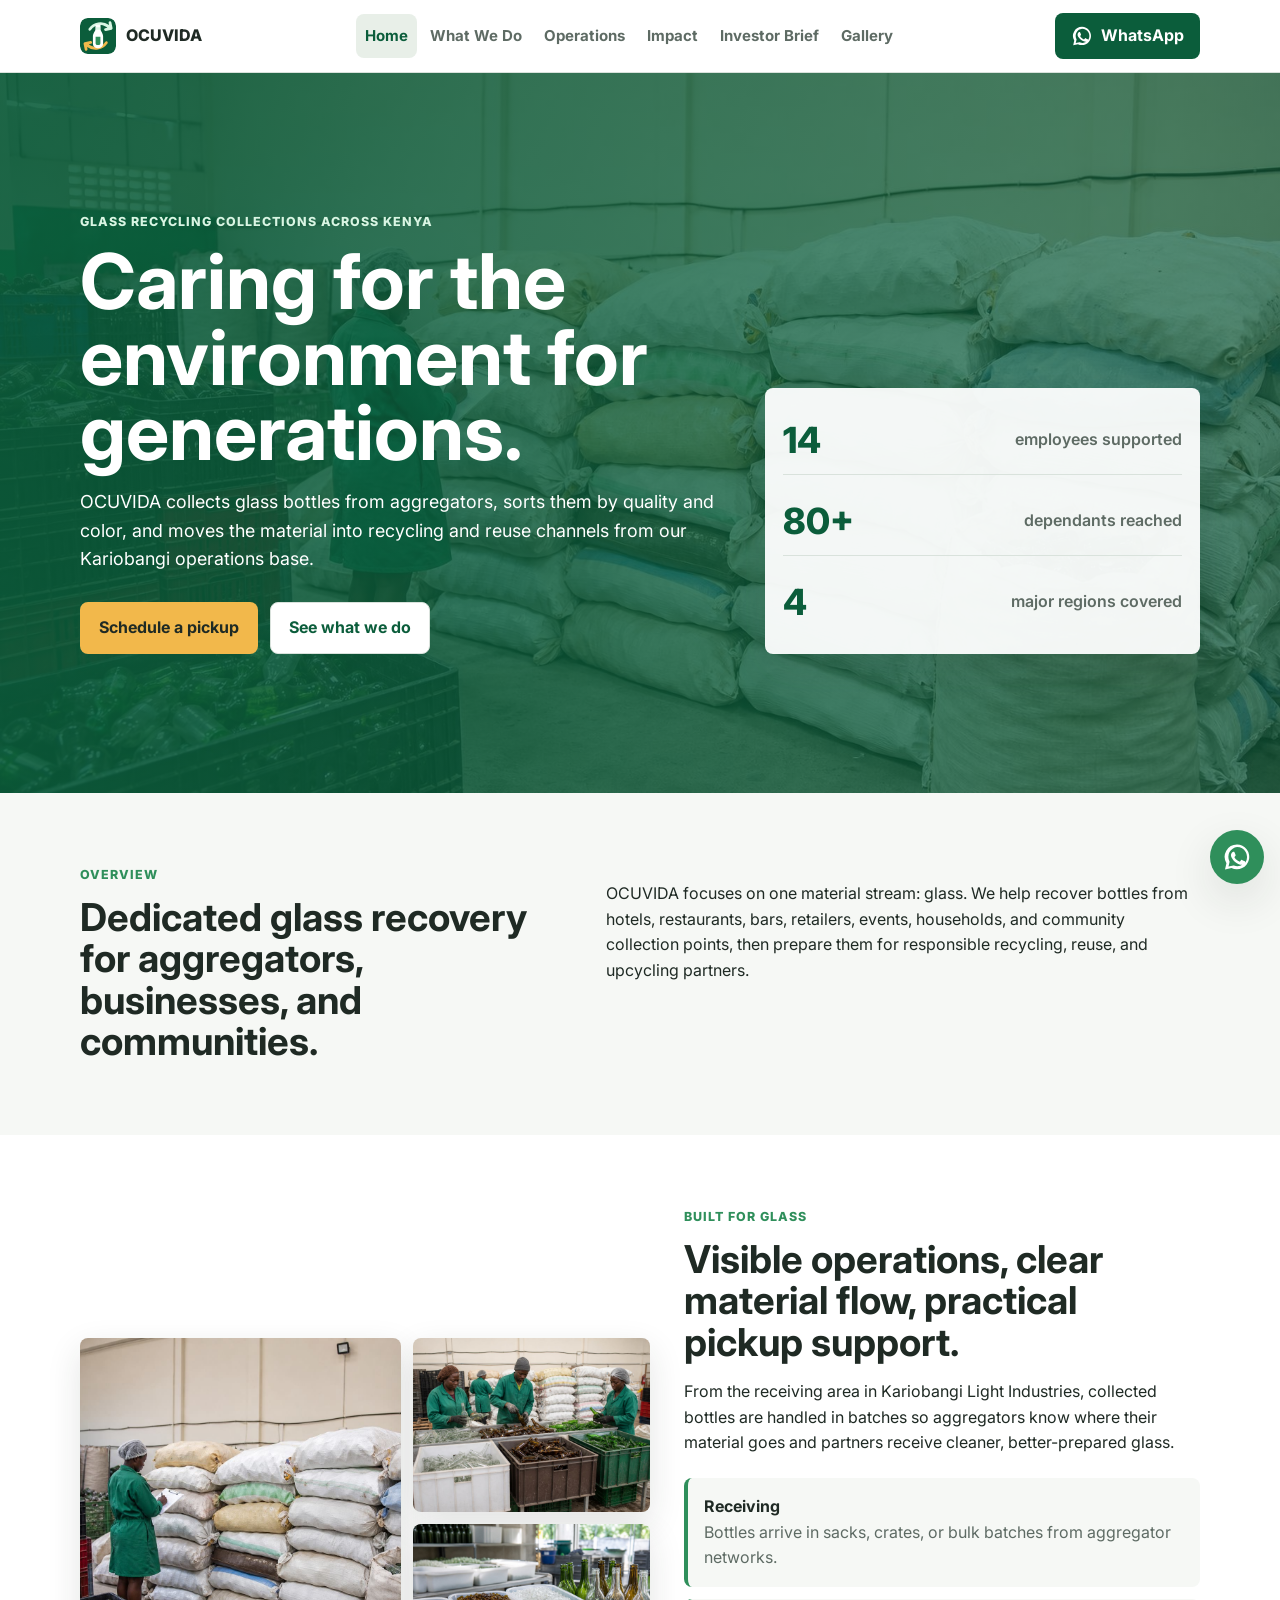
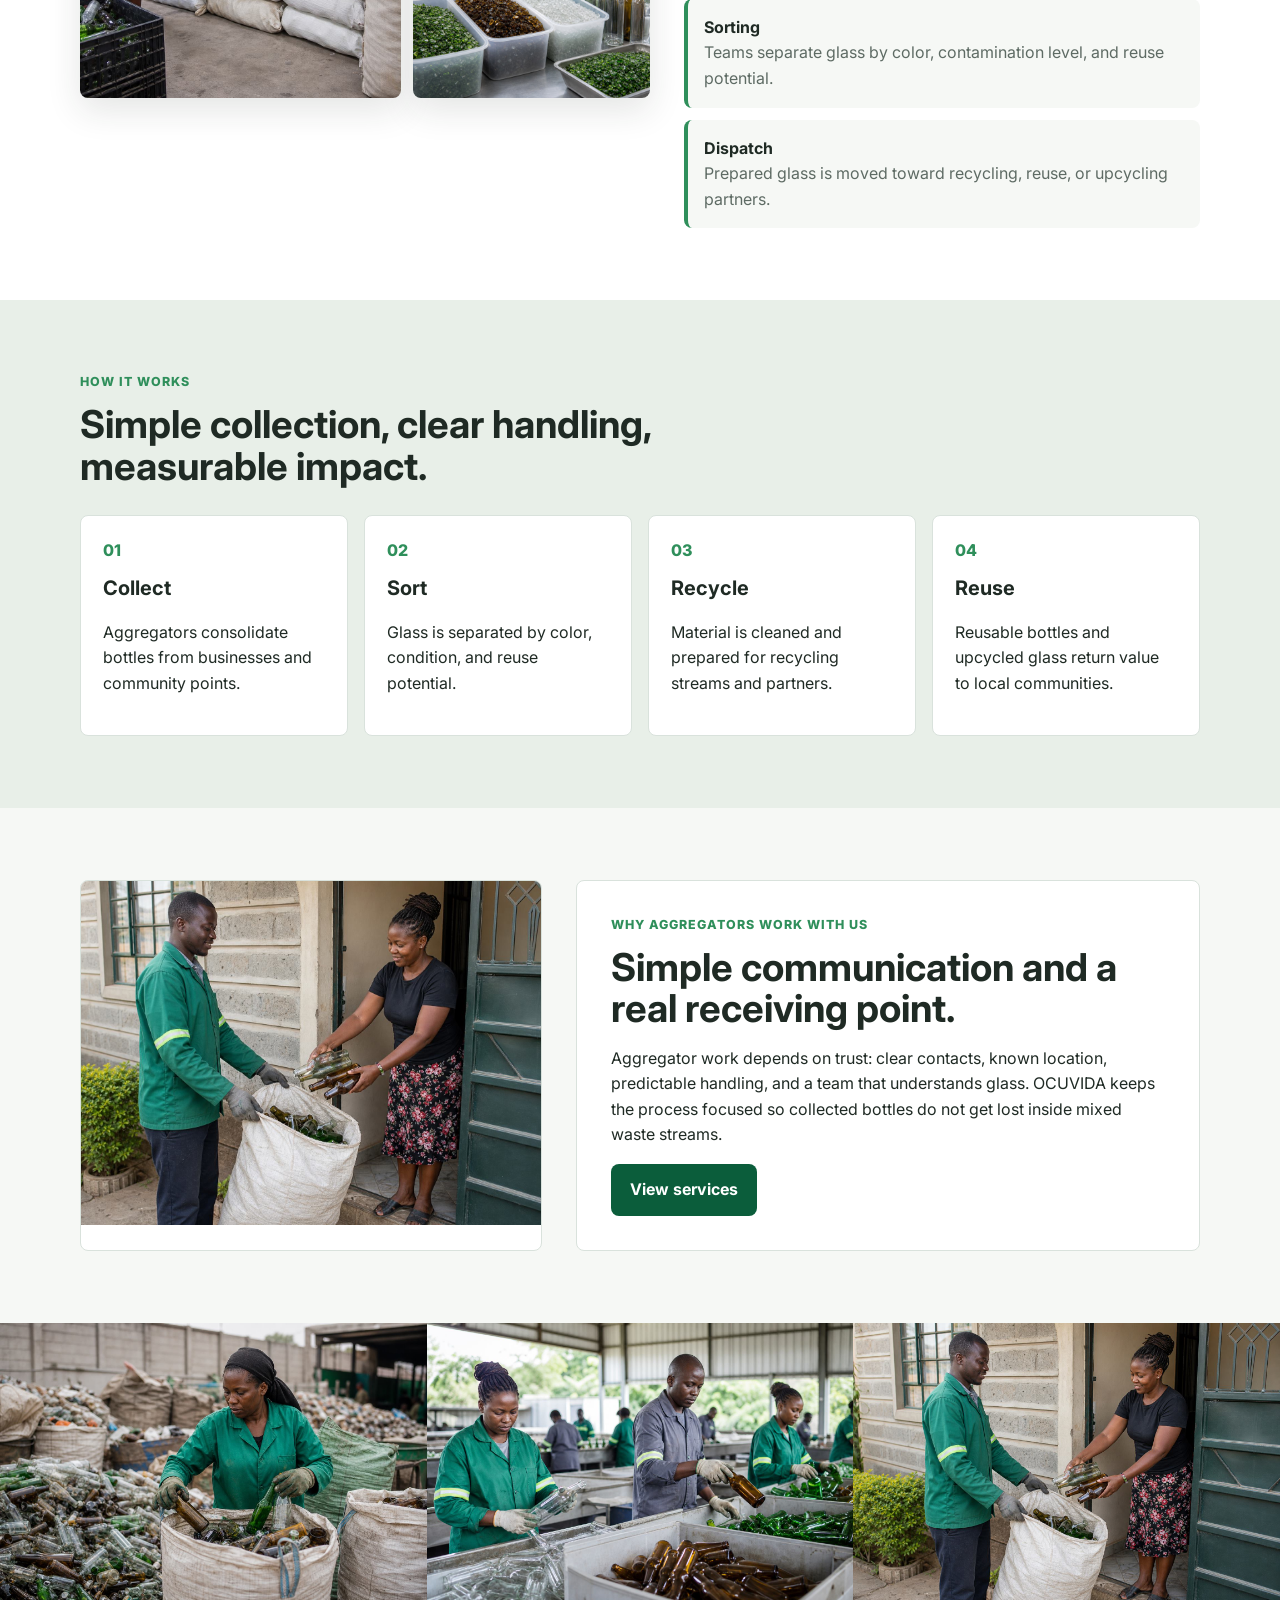
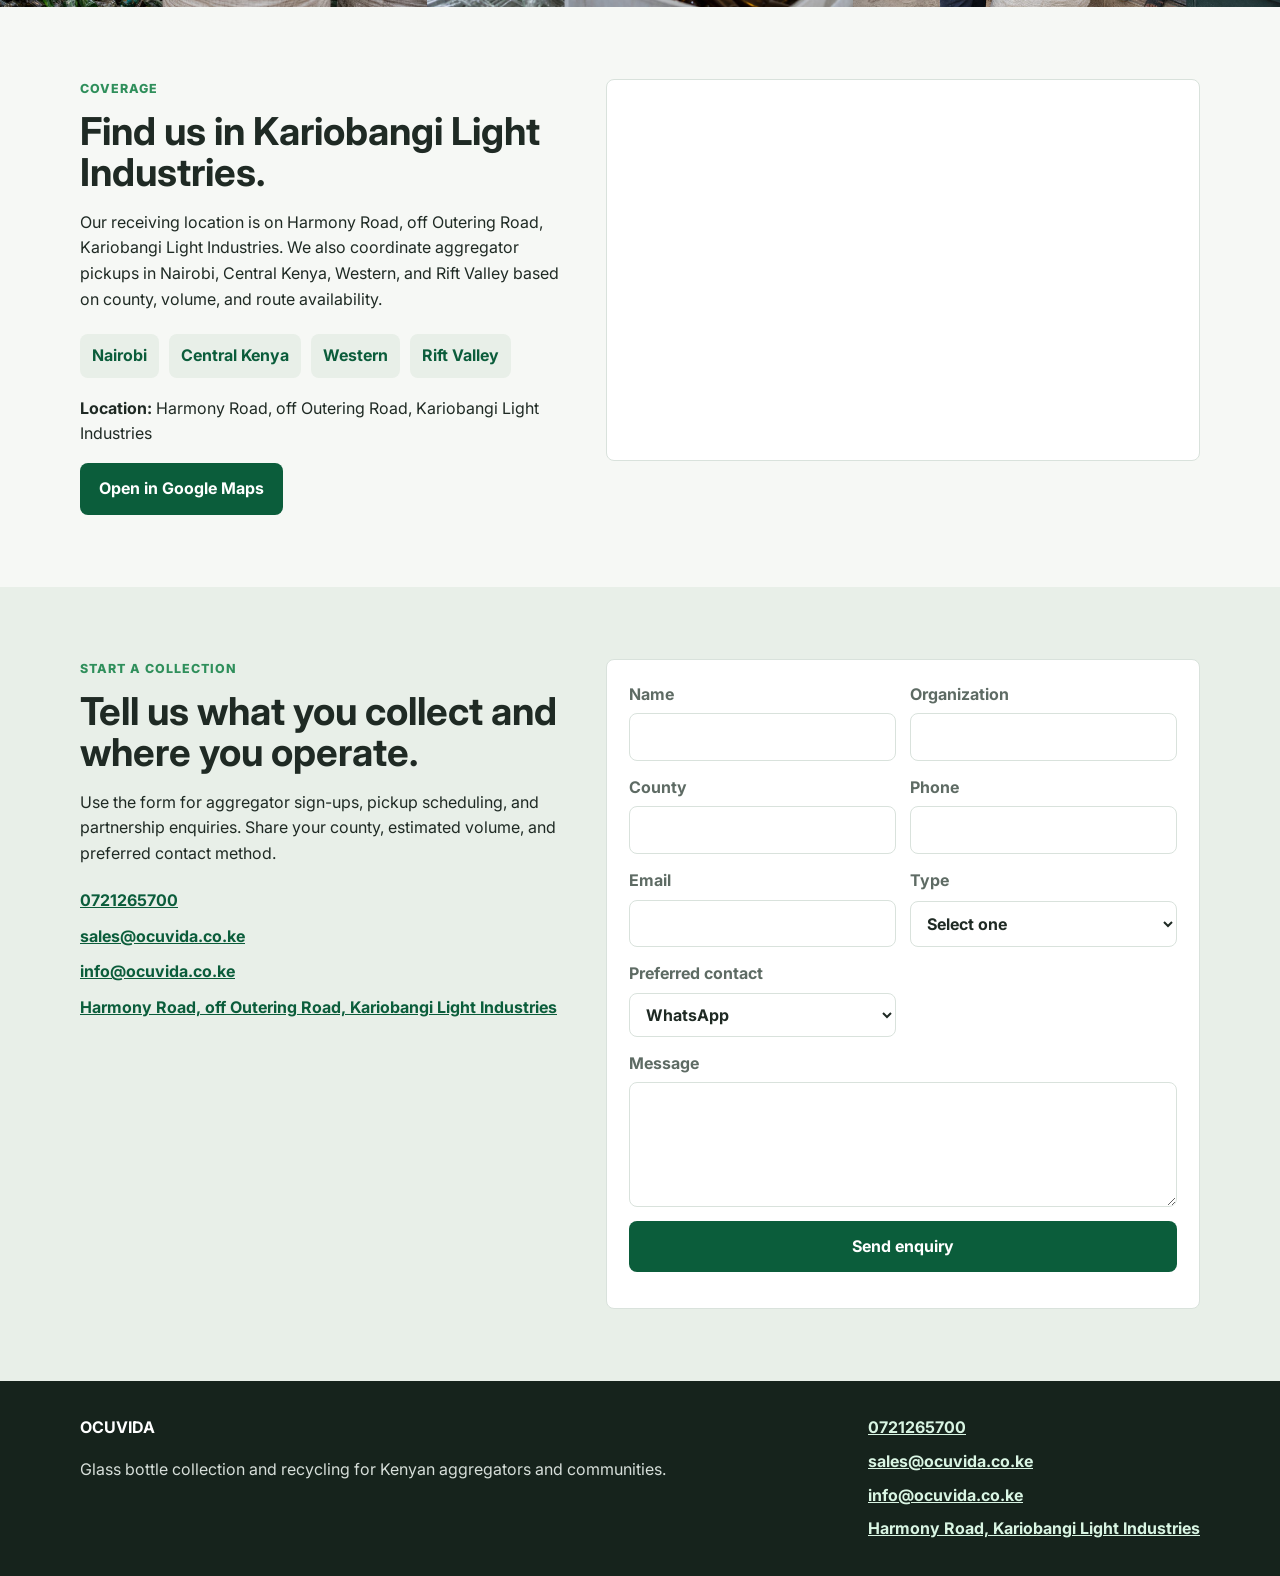
==== index.html @ bf5cc993 "Initial OCUVIDA website" ====
<!doctype html>
<html lang="en">
<head>
  <meta charset="utf-8">
  <meta name="viewport" content="width=device-width, initial-scale=1">
  <title>OCUVIDA | Glass Bottle Recycling in Kenya</title>
  <meta name="description" content="OCUVIDA collects, sorts, and recycles glass bottles from aggregators across Nairobi, Central Kenya, Western, and Rift Valley regions.">
  <link rel="preconnect" href="https://fonts.googleapis.com">
  <link rel="preconnect" href="https://fonts.gstatic.com" crossorigin>
  <link href="https://fonts.googleapis.com/css2?family=Inter:wght@400;500;600;700;800&display=swap" rel="stylesheet">
  <link rel="stylesheet" href="assets/styles.css">
</head>
<body>
  <a class="skip-link" href="#main">Skip to content</a>
  <header class="site-header">
    <nav class="nav container" aria-label="Primary navigation">
      <a class="brand" href="index.html" aria-label="OCUVIDA home">
        <img class="brand-mark" src="assets/logo.svg" alt="" width="42" height="42">
        <span>OCUVIDA</span>
      </a>
      <button class="nav-toggle" type="button" aria-expanded="false" aria-controls="nav-links">Menu</button>
      <div class="nav-links" id="nav-links">
        <a href="index.html" aria-current="page">Home</a>
        <a href="what-we-do.html">What We Do</a>
        <a href="operations.html">Operations</a>
        <a href="impact.html">Impact</a>
        <a href="investor-brief.html">Investor Brief</a>
        <a href="gallery.html">Gallery</a>
      </div>
      <a class="nav-cta whatsapp-button" href="https://wa.me/254721265700" aria-label="Contact OCUVIDA on WhatsApp">
        <svg class="whatsapp-icon" aria-hidden="true" viewBox="0 0 24 24"><path d="M12.04 2a9.87 9.87 0 0 0-8.48 14.94L2.4 22l5.18-1.11A9.93 9.93 0 1 0 12.04 2Zm0 2a7.93 7.93 0 0 1 6.78 12.04 7.9 7.9 0 0 1-9.3 2.83l-.34-.15-3.98.85.89-3.86-.18-.36A7.89 7.89 0 0 1 12.04 4Zm-3.2 3.95c-.18 0-.47.07-.72.35-.25.27-.95.93-.95 2.26s.98 2.62 1.12 2.8c.14.18 1.9 3.05 4.74 4.15 2.36.92 2.84.74 3.35.69.51-.05 1.65-.67 1.88-1.32.23-.65.23-1.2.16-1.32-.07-.11-.25-.18-.53-.32-.28-.14-1.65-.81-1.9-.9-.26-.1-.44-.14-.63.14-.18.27-.72.9-.88 1.08-.16.18-.32.2-.6.07-.28-.14-1.18-.43-2.25-1.38-.83-.74-1.39-1.66-1.55-1.94-.16-.28-.02-.43.12-.57.13-.12.28-.32.42-.48.14-.16.18-.28.28-.46.09-.18.05-.35-.02-.49-.07-.14-.62-1.53-.87-2.08-.23-.54-.47-.46-.65-.47h-.54Z"/></svg>
        <span>WhatsApp</span>
      </a>
    </nav>
  </header>

  <main id="main">
    <section class="hero">
      <div class="container hero-grid">
        <div class="hero-copy">
          <p class="eyebrow">Glass recycling collections across Kenya</p>
          <h1>Caring for the environment for generations.</h1>
          <p class="hero-lede">OCUVIDA collects glass bottles from aggregators, sorts them by quality and color, and moves the material into recycling and reuse channels from our Kariobangi operations base.</p>
          <div class="hero-actions">
            <a class="button primary" href="#contact">Schedule a pickup</a>
            <a class="button secondary" href="what-we-do.html">See what we do</a>
          </div>
        </div>
        <div class="hero-panel" aria-label="OCUVIDA impact snapshot">
          <div>
            <span class="metric">14</span>
            <span class="metric-label">employees supported</span>
          </div>
          <div>
            <span class="metric">80+</span>
            <span class="metric-label">dependants reached</span>
          </div>
          <div>
            <span class="metric">4</span>
            <span class="metric-label">major regions covered</span>
          </div>
        </div>
      </div>
    </section>

    <section class="section">
      <div class="container split">
        <div>
          <p class="eyebrow">Overview</p>
          <h2>Dedicated glass recovery for aggregators, businesses, and communities.</h2>
        </div>
        <p>OCUVIDA focuses on one material stream: glass. We help recover bottles from hotels, restaurants, bars, retailers, events, households, and community collection points, then prepare them for responsible recycling, reuse, and upcycling partners.</p>
      </div>
    </section>

    <section class="section photo-proof">
      <div class="container proof-grid">
        <div class="photo-stack" aria-label="OCUVIDA operations photos">
          <img class="photo-large" src="assets/images/receiving-area.jpg" alt="Stacked sacks of collected glass bottles at an OCUVIDA receiving area" loading="lazy" width="1280" height="853">
          <img src="assets/images/sorting-line.jpg" alt="Workers sorting glass bottles by color for recycling" loading="lazy" width="1280" height="853">
          <img src="assets/images/recycled-glass-results.jpg" alt="Prepared recycled glass and cleaned bottles ready for processing" loading="lazy" width="1280" height="853">
        </div>
        <div class="proof-copy">
          <p class="eyebrow">Built for glass</p>
          <h2>Visible operations, clear material flow, practical pickup support.</h2>
          <p>From the receiving area in Kariobangi Light Industries, collected bottles are handled in batches so aggregators know where their material goes and partners receive cleaner, better-prepared glass.</p>
          <div class="proof-list">
            <div><strong>Receiving</strong><span>Bottles arrive in sacks, crates, or bulk batches from aggregator networks.</span></div>
            <div><strong>Sorting</strong><span>Teams separate glass by color, contamination level, and reuse potential.</span></div>
            <div><strong>Dispatch</strong><span>Prepared glass is moved toward recycling, reuse, or upcycling partners.</span></div>
          </div>
        </div>
      </div>
    </section>

    <section class="section muted">
      <div class="container">
        <div class="section-head">
          <p class="eyebrow">How it works</p>
          <h2>Simple collection, clear handling, measurable impact.</h2>
        </div>
        <div class="process-grid">
          <article class="process-card">
            <span class="step-number">01</span>
            <h3>Collect</h3>
            <p>Aggregators consolidate bottles from businesses and community points.</p>
          </article>
          <article class="process-card">
            <span class="step-number">02</span>
            <h3>Sort</h3>
            <p>Glass is separated by color, condition, and reuse potential.</p>
          </article>
          <article class="process-card">
            <span class="step-number">03</span>
            <h3>Recycle</h3>
            <p>Material is cleaned and prepared for recycling streams and partners.</p>
          </article>
          <article class="process-card">
            <span class="step-number">04</span>
            <h3>Reuse</h3>
            <p>Reusable bottles and upcycled glass return value to local communities.</p>
          </article>
        </div>
      </div>
    </section>

    <section class="section">
      <div class="container trust-grid">
        <article class="trust-card image-card">
          <img src="assets/images/doorstep-bottle-pickup.jpg" alt="Glass bottle collector receiving empty bottles from a house owner at the door" loading="lazy" width="1280" height="853">
        </article>
        <article class="trust-card">
          <p class="eyebrow">Why aggregators work with us</p>
          <h2>Simple communication and a real receiving point.</h2>
          <p>Aggregator work depends on trust: clear contacts, known location, predictable handling, and a team that understands glass. OCUVIDA keeps the process focused so collected bottles do not get lost inside mixed waste streams.</p>
          <a class="button primary" href="what-we-do.html">View services</a>
        </article>
      </div>
    </section>

    <section class="image-band" aria-label="Glass recycling operations preview">
      <img src="assets/images/dumpsite-glass-collector.jpg" alt="Woman collector packing recovered glass bottles into a sack" loading="lazy" width="1280" height="853">
      <img src="assets/images/sorting-operations.jpg" alt="Glass bottles being sorted in a recycling operation" loading="lazy" width="1280" height="853">
      <img src="assets/images/doorstep-bottle-pickup.jpg" alt="Doorstep glass bottle pickup from a household" loading="lazy" width="1280" height="853">
    </section>

    <section class="section">
      <div class="container coverage-grid">
        <div>
          <p class="eyebrow">Coverage</p>
          <h2>Find us in Kariobangi Light Industries.</h2>
          <p>Our receiving location is on Harmony Road, off Outering Road, Kariobangi Light Industries. We also coordinate aggregator pickups in Nairobi, Central Kenya, Western, and Rift Valley based on county, volume, and route availability.</p>
          <div class="tag-list" aria-label="Service regions">
            <span>Nairobi</span>
            <span>Central Kenya</span>
            <span>Western</span>
            <span>Rift Valley</span>
          </div>
          <p class="address"><strong>Location:</strong> Harmony Road, off Outering Road, Kariobangi Light Industries</p>
          <a class="button primary" href="https://maps.google.com/?q=-1.263820,36.880787">Open in Google Maps</a>
        </div>
        <div class="map-card">
          <iframe title="OCUVIDA location on Google Maps" src="https://maps.google.com/maps?q=-1.263820,36.880787&z=16&output=embed" loading="lazy" referrerpolicy="no-referrer-when-downgrade"></iframe>
        </div>
      </div>
    </section>

    <section class="section muted" id="contact">
      <div class="container contact-grid">
        <div>
          <p class="eyebrow">Start a collection</p>
          <h2>Tell us what you collect and where you operate.</h2>
          <p>Use the form for aggregator sign-ups, pickup scheduling, and partnership enquiries. Share your county, estimated volume, and preferred contact method.</p>
          <div class="contact-list">
            <a href="tel:0721265700">0721265700</a>
            <a href="mailto:sales@ocuvida.co.ke">sales@ocuvida.co.ke</a>
            <a href="mailto:info@ocuvida.co.ke">info@ocuvida.co.ke</a>
            <a href="https://maps.google.com/?q=-1.263820,36.880787">Harmony Road, off Outering Road, Kariobangi Light Industries</a>
          </div>
        </div>
        <form class="lead-form" data-lead-form>
          <label>Name <input name="name" autocomplete="name" required></label>
          <label>Organization <input name="organization" autocomplete="organization"></label>
          <label>County <input name="county" required></label>
          <label>Phone <input name="phone" inputmode="tel" autocomplete="tel" required></label>
          <label>Email <input name="email" type="email" autocomplete="email"></label>
          <label>Type
            <select name="type" required>
              <option value="">Select one</option>
              <option>Aggregator</option>
              <option>Partner</option>
              <option>Business</option>
              <option>Community group</option>
            </select>
          </label>
          <label>Preferred contact
            <select name="contact">
              <option>WhatsApp</option>
              <option>Email</option>
              <option>Phone</option>
            </select>
          </label>
          <label class="full">Message <textarea name="message" rows="4" required></textarea></label>
          <button class="button primary full" type="submit">Send enquiry</button>
          <p class="form-note" data-form-note aria-live="polite"></p>
        </form>
      </div>
    </section>
  </main>

  <a class="quick-whatsapp" href="https://wa.me/254721265700" aria-label="Contact OCUVIDA on WhatsApp">
    <svg class="whatsapp-icon" aria-hidden="true" viewBox="0 0 24 24"><path d="M12.04 2a9.87 9.87 0 0 0-8.48 14.94L2.4 22l5.18-1.11A9.93 9.93 0 1 0 12.04 2Zm0 2a7.93 7.93 0 0 1 6.78 12.04 7.9 7.9 0 0 1-9.3 2.83l-.34-.15-3.98.85.89-3.86-.18-.36A7.89 7.89 0 0 1 12.04 4Zm-3.2 3.95c-.18 0-.47.07-.72.35-.25.27-.95.93-.95 2.26s.98 2.62 1.12 2.8c.14.18 1.9 3.05 4.74 4.15 2.36.92 2.84.74 3.35.69.51-.05 1.65-.67 1.88-1.32.23-.65.23-1.2.16-1.32-.07-.11-.25-.18-.53-.32-.28-.14-1.65-.81-1.9-.9-.26-.1-.44-.14-.63.14-.18.27-.72.9-.88 1.08-.16.18-.32.2-.6.07-.28-.14-1.18-.43-2.25-1.38-.83-.74-1.39-1.66-1.55-1.94-.16-.28-.02-.43.12-.57.13-.12.28-.32.42-.48.14-.16.18-.28.28-.46.09-.18.05-.35-.02-.49-.07-.14-.62-1.53-.87-2.08-.23-.54-.47-.46-.65-.47h-.54Z"/></svg>
    <span class="sr-only">WhatsApp</span>
  </a>
  <footer class="site-footer">
    <div class="container footer-grid">
      <div>
        <strong>OCUVIDA</strong>
        <p>Glass bottle collection and recycling for Kenyan aggregators and communities.</p>
      </div>
      <div>
        <a href="tel:0721265700">0721265700</a>
        <a href="mailto:sales@ocuvida.co.ke">sales@ocuvida.co.ke</a>
        <a href="mailto:info@ocuvida.co.ke">info@ocuvida.co.ke</a>
        <a href="https://maps.google.com/?q=-1.263820,36.880787">Harmony Road, Kariobangi Light Industries</a>
      </div>
    </div>
  </footer>
  <script src="assets/main.js" defer></script>
</body>
</html>
---- assets/styles.css ----
:root {
  --color-primary: #0b5d3b;
  --color-secondary: #2f8f5b;
  --color-accent: #f2b84b;
  --color-bg: #f6f8f5;
  --color-surface: #ffffff;
  --color-muted: #e8efe8;
  --color-text: #1f2a24;
  --color-subtle: #5e6b64;
  --color-border: #d9e2dc;
  --shadow: 0 16px 45px rgba(31, 42, 36, 0.12);
  --radius: 8px;
}

* {
  box-sizing: border-box;
}

body {
  margin: 0;
  font-family: Inter, Arial, sans-serif;
  color: var(--color-text);
  background: var(--color-bg);
  line-height: 1.6;
}

img {
  max-width: 100%;
  display: block;
}

a {
  color: inherit;
}

.container {
  width: min(1120px, calc(100% - 32px));
  margin: 0 auto;
}

.narrow {
  max-width: 760px;
}

.skip-link {
  position: absolute;
  left: 16px;
  top: -48px;
  z-index: 20;
  background: var(--color-primary);
  color: #fff;
  padding: 10px 14px;
  border-radius: var(--radius);
}

.skip-link:focus {
  top: 16px;
}

.site-header {
  position: sticky;
  top: 0;
  z-index: 10;
  background: rgba(255, 255, 255, 0.94);
  border-bottom: 1px solid var(--color-border);
  backdrop-filter: blur(12px);
}

.nav {
  min-height: 72px;
  display: flex;
  align-items: center;
  justify-content: space-between;
  gap: 16px;
}

.brand {
  display: inline-flex;
  align-items: center;
  gap: 10px;
  text-decoration: none;
  font-weight: 800;
  letter-spacing: 0;
}

.brand-mark {
  width: 36px;
  height: 36px;
  border-radius: var(--radius);
  flex: 0 0 auto;
}

.nav-links {
  display: flex;
  align-items: center;
  gap: 4px;
}

.nav-links a,
.nav-cta,
.nav-toggle,
.button,
.filter-button {
  min-height: 44px;
  border-radius: var(--radius);
  font: inherit;
  font-weight: 700;
}

.nav-links a {
  padding: 10px 9px;
  color: var(--color-subtle);
  text-decoration: none;
  font-size: 0.94rem;
}

.nav-links a:hover,
.nav-links a:focus,
.nav-links a[aria-current="page"] {
  color: var(--color-primary);
  background: var(--color-muted);
}

.nav-cta {
  display: inline-flex;
  align-items: center;
  justify-content: center;
  gap: 8px;
  padding: 10px 16px;
  color: #fff;
  background: var(--color-primary);
  text-decoration: none;
}

.nav-toggle {
  display: none;
  padding: 10px 14px;
  border: 1px solid var(--color-border);
  background: #fff;
  color: var(--color-primary);
}

.hero {
  min-height: min(720px, calc(88vh - 72px));
  display: flex;
  align-items: center;
  padding: 56px 0;
  background:
    linear-gradient(90deg, rgba(11, 93, 59, 0.9), rgba(11, 93, 59, 0.66)),
    url("images/receiving-area.jpg") center/cover;
  color: #fff;
}

.hero-grid {
  display: grid;
  grid-template-columns: minmax(0, 1.2fr) minmax(280px, 0.8fr);
  gap: 32px;
  align-items: end;
}

.hero h1,
.page-hero h1 {
  margin: 0;
  max-width: 900px;
  font-size: clamp(2.4rem, 6vw, 5.25rem);
  line-height: 0.98;
  letter-spacing: 0;
}

.hero-lede,
.page-hero p {
  max-width: 650px;
  font-size: 1.12rem;
}

.eyebrow {
  margin: 0 0 12px;
  color: var(--color-secondary);
  font-weight: 800;
  text-transform: uppercase;
  letter-spacing: 0.08em;
  font-size: 0.78rem;
}

.hero .eyebrow {
  color: #d9f5e3;
}

.hero-actions {
  display: flex;
  flex-wrap: wrap;
  gap: 12px;
  margin-top: 28px;
}

.button {
  display: inline-flex;
  align-items: center;
  justify-content: center;
  padding: 12px 18px;
  border: 1px solid transparent;
  text-decoration: none;
  cursor: pointer;
}

.button.primary {
  color: #fff;
  background: var(--color-primary);
}

.hero .button.primary {
  color: var(--color-text);
  background: var(--color-accent);
}

.button.secondary {
  color: var(--color-primary);
  background: #fff;
  border-color: var(--color-border);
}

.hero-panel {
  display: grid;
  gap: 12px;
  padding: 18px;
  background: rgba(255, 255, 255, 0.94);
  color: var(--color-text);
  border-radius: var(--radius);
  box-shadow: var(--shadow);
}

.hero-panel div {
  display: flex;
  justify-content: space-between;
  gap: 18px;
  align-items: center;
  padding: 16px 0;
  border-bottom: 1px solid var(--color-border);
}

.hero-panel div:last-child {
  border-bottom: 0;
}

.metric {
  color: var(--color-primary);
  font-size: 2.25rem;
  font-weight: 800;
  line-height: 1;
}

.metric-label {
  color: var(--color-subtle);
  text-align: right;
  font-weight: 600;
}

.section {
  padding: 72px 0;
}

.muted {
  background: var(--color-muted);
}

.split,
.coverage-grid,
.contact-grid,
.impact-layout {
  display: grid;
  grid-template-columns: minmax(0, 0.9fr) minmax(0, 1.1fr);
  gap: 40px;
  align-items: start;
}

h2 {
  margin: 0;
  font-size: clamp(1.8rem, 3vw, 3rem);
  line-height: 1.08;
  letter-spacing: 0;
}

h3 {
  margin: 8px 0;
  font-size: 1.25rem;
}

.section-head {
  max-width: 720px;
  margin-bottom: 28px;
}

.photo-proof {
  background: #fff;
}

.proof-grid,
.visual-hero-grid,
.trust-grid {
  display: grid;
  grid-template-columns: minmax(0, 1.05fr) minmax(0, 0.95fr);
  gap: 34px;
  align-items: center;
}

.proof-grid.reverse {
  grid-template-columns: minmax(0, 0.95fr) minmax(0, 1.05fr);
}

.photo-stack {
  display: grid;
  grid-template-columns: 1.15fr 0.85fr;
  grid-template-rows: repeat(2, minmax(140px, 1fr));
  gap: 12px;
}

.photo-stack img,
.hero-photo-card img,
.trust-card img,
.timeline-grid img,
.image-band img {
  width: 100%;
  height: 100%;
  object-fit: cover;
}

.photo-stack img {
  min-height: 160px;
  border-radius: var(--radius);
  box-shadow: 0 12px 34px rgba(31, 42, 36, 0.12);
}

.photo-stack .photo-large {
  grid-row: span 2;
  min-height: 360px;
}

.proof-copy {
  max-width: 560px;
}

.proof-list {
  display: grid;
  gap: 12px;
  margin-top: 22px;
}

.proof-list div {
  padding: 16px;
  border-left: 4px solid var(--color-secondary);
  background: var(--color-bg);
  border-radius: var(--radius);
}

.proof-list strong,
.proof-list span {
  display: block;
}

.proof-list span {
  color: var(--color-subtle);
}

.trust-grid {
  grid-template-columns: minmax(0, 0.85fr) minmax(0, 1.15fr);
}

.trust-card {
  min-height: 100%;
  border-radius: var(--radius);
  background: var(--color-surface);
  border: 1px solid var(--color-border);
  overflow: hidden;
}

.trust-card:not(.image-card) {
  padding: 34px;
}

.image-card img {
  aspect-ratio: 4 / 3;
}

.image-band {
  display: grid;
  grid-template-columns: repeat(3, minmax(0, 1fr));
  min-height: 280px;
}

.image-band img {
  min-height: 280px;
}

.visual-hero {
  padding-bottom: 72px;
}

.hero-photo-card {
  position: relative;
  min-height: 390px;
  overflow: hidden;
  border-radius: var(--radius);
  box-shadow: var(--shadow);
  background: var(--color-muted);
}

.hero-photo-card img {
  min-height: 390px;
}

.hero-photo-card span {
  position: absolute;
  left: 16px;
  bottom: 16px;
  max-width: calc(100% - 32px);
  padding: 10px 12px;
  border-radius: var(--radius);
  color: #fff;
  background: rgba(11, 93, 59, 0.9);
  font-weight: 800;
}

.timeline-grid {
  display: grid;
  grid-template-columns: repeat(3, minmax(0, 1fr));
  gap: 16px;
}

.timeline-grid article {
  overflow: hidden;
  border: 1px solid var(--color-border);
  border-radius: var(--radius);
  background: var(--color-surface);
}

.timeline-grid img {
  aspect-ratio: 16 / 10;
}

.timeline-grid span {
  display: inline-flex;
  margin: 18px 18px 0;
  color: var(--color-secondary);
  font-weight: 800;
}

.timeline-grid h3,
.timeline-grid p {
  margin-left: 18px;
  margin-right: 18px;
}

.timeline-grid p {
  margin-bottom: 22px;
  color: var(--color-subtle);
}

.ops-board,
.impact-metrics,
.investor-grid {
  display: grid;
  grid-template-columns: repeat(4, minmax(0, 1fr));
  gap: 16px;
}

.ops-board article,
.impact-metrics article,
.investor-grid article,
.thesis-grid article {
  background: var(--color-surface);
  border: 1px solid var(--color-border);
  border-radius: var(--radius);
}

.ops-board article,
.investor-grid article,
.thesis-grid article {
  padding: 24px;
}

.ops-board h2 {
  font-size: 1.45rem;
  margin-top: 8px;
}

.impact-metrics article {
  padding: 24px;
  min-height: 190px;
}

.impact-metrics strong,
.impact-metrics p {
  display: block;
}

.impact-metrics strong {
  margin-top: 12px;
  font-size: 1.05rem;
}

.impact-metrics p,
.investor-grid p,
.ops-board p,
.thesis-grid p {
  color: var(--color-subtle);
}

.investor-hero {
  padding: 86px 0;
  color: #fff;
  background:
    linear-gradient(90deg, rgba(11, 93, 59, 0.94), rgba(11, 93, 59, 0.68)),
    url("images/sorting-line.jpg") center/cover;
}

.investor-hero-grid,
.thesis-grid,
.ask-panel {
  display: grid;
  grid-template-columns: minmax(0, 1.15fr) minmax(280px, 0.85fr);
  gap: 34px;
  align-items: center;
}

.investor-hero h1 {
  margin: 0;
  max-width: 880px;
  font-size: clamp(2.4rem, 5.6vw, 5rem);
  line-height: 0.98;
}

.investor-hero p {
  max-width: 680px;
  font-size: 1.12rem;
}

.investor-card {
  display: grid;
  gap: 10px;
  padding: 24px;
  border-radius: var(--radius);
  background: rgba(255, 255, 255, 0.94);
  color: var(--color-text);
  box-shadow: var(--shadow);
}

.investor-card strong {
  color: var(--color-primary);
  font-size: 1.1rem;
}

.investor-card span {
  padding: 12px;
  border-radius: var(--radius);
  background: var(--color-bg);
  font-weight: 800;
}

.investor-grid {
  grid-template-columns: repeat(2, minmax(0, 1fr));
}

.investor-grid strong {
  display: block;
  color: var(--color-primary);
  font-size: 1.15rem;
}

.ask-panel {
  padding: 34px;
  border: 1px solid var(--color-border);
  border-radius: var(--radius);
  background: var(--color-surface);
}

.ask-list {
  display: flex;
  flex-wrap: wrap;
  gap: 10px;
}

.ask-list span {
  padding: 10px 12px;
  border-radius: var(--radius);
  background: var(--color-muted);
  color: var(--color-primary);
  font-weight: 800;
}

.process-grid,
.service-grid,
.gallery-grid {
  display: grid;
  grid-template-columns: repeat(4, minmax(0, 1fr));
  gap: 16px;
}

.process-card,
.service-block,
.map-card,
.lead-form,
.impact-list div {
  background: var(--color-surface);
  border: 1px solid var(--color-border);
  border-radius: var(--radius);
}

.process-card {
  padding: 22px;
}

.step-number {
  color: var(--color-secondary);
  font-weight: 800;
}

.tag-list {
  display: flex;
  flex-wrap: wrap;
  gap: 10px;
  margin-top: 22px;
}

.tag-list span {
  padding: 9px 12px;
  border-radius: var(--radius);
  background: var(--color-muted);
  color: var(--color-primary);
  font-weight: 700;
}

.map-card {
  min-height: 380px;
  padding: 0;
  overflow: hidden;
}

.map-card iframe {
  width: 100%;
  height: 100%;
  min-height: 380px;
  border: 0;
  display: block;
}

.address {
  margin-top: 18px;
}

.contact-list {
  display: grid;
  gap: 10px;
  margin-top: 22px;
}

.contact-list a,
.site-footer a {
  color: var(--color-primary);
  font-weight: 700;
}

.lead-form {
  display: grid;
  grid-template-columns: 1fr 1fr;
  gap: 14px;
  padding: 22px;
}

label {
  display: grid;
  gap: 6px;
  color: var(--color-subtle);
  font-weight: 700;
}

input,
select,
textarea {
  width: 100%;
  min-height: 44px;
  padding: 10px 12px;
  border: 1px solid var(--color-border);
  border-radius: var(--radius);
  font: inherit;
  color: var(--color-text);
  background: #fff;
}

textarea {
  resize: vertical;
}

.full {
  grid-column: 1 / -1;
}

.form-note {
  grid-column: 1 / -1;
  margin: 0;
  color: var(--color-primary);
  font-weight: 700;
}

.page-hero {
  padding: 72px 0 44px;
  background: var(--color-surface);
  border-bottom: 1px solid var(--color-border);
}

.service-grid {
  grid-template-columns: repeat(2, minmax(0, 1fr));
}

.service-block {
  padding: 28px;
}

.service-block ul {
  padding-left: 20px;
}

.impact-list {
  display: grid;
  gap: 14px;
}

.impact-list div {
  padding: 18px;
}

.impact-list strong,
.impact-list span {
  display: block;
}

.impact-list span {
  color: var(--color-subtle);
}

.cta-band {
  background: var(--color-primary);
  color: #fff;
}

.cta-band .button.secondary {
  color: var(--color-primary);
}

.gallery-section {
  padding-top: 36px;
}

.filter-bar {
  display: flex;
  gap: 10px;
  flex-wrap: wrap;
  margin-bottom: 22px;
}

.filter-button {
  border: 1px solid var(--color-border);
  background: #fff;
  color: var(--color-primary);
  padding: 9px 13px;
  cursor: pointer;
}

.filter-button.active {
  color: #fff;
  background: var(--color-primary);
}

.gallery-grid {
  grid-template-columns: repeat(2, minmax(0, 1fr));
}

.gallery-item {
  position: relative;
  min-height: 260px;
  padding: 0;
  border: 0;
  border-radius: var(--radius);
  overflow: hidden;
  cursor: pointer;
  background: #dde7df;
}

.gallery-item[hidden] {
  display: none;
}

.gallery-item img {
  width: 100%;
  height: 100%;
  aspect-ratio: 16 / 10;
  object-fit: cover;
}

.gallery-item span {
  position: absolute;
  left: 14px;
  bottom: 14px;
  max-width: calc(100% - 28px);
  padding: 8px 10px;
  border-radius: var(--radius);
  color: #fff;
  background: rgba(11, 93, 59, 0.9);
  font-weight: 800;
}

.lightbox {
  position: fixed;
  inset: 0;
  z-index: 30;
  display: grid;
  grid-template-rows: auto minmax(0, 1fr) auto;
  gap: 14px;
  padding: 18px;
  background: rgba(31, 42, 36, 0.92);
}

.lightbox[hidden] {
  display: none;
}

.lightbox img {
  justify-self: center;
  align-self: center;
  max-height: 76vh;
  border-radius: var(--radius);
}

.lightbox p {
  justify-self: center;
  margin: 0;
  color: #fff;
  font-weight: 700;
  text-align: center;
}

.lightbox-close {
  justify-self: end;
  min-height: 44px;
  padding: 10px 14px;
  border: 1px solid rgba(255, 255, 255, 0.3);
  border-radius: var(--radius);
  color: #fff;
  background: transparent;
  font: inherit;
  font-weight: 800;
}

.quick-whatsapp {
  position: fixed;
  right: 16px;
  bottom: 16px;
  z-index: 9;
  display: inline-flex;
  align-items: center;
  justify-content: center;
  width: 54px;
  height: 54px;
  border-radius: 50%;
  background: var(--color-secondary);
  color: #fff;
  text-decoration: none;
  font-weight: 800;
  box-shadow: var(--shadow);
}

.whatsapp-icon {
  width: 22px;
  height: 22px;
  fill: currentColor;
  flex: 0 0 auto;
}

.quick-whatsapp .whatsapp-icon {
  width: 30px;
  height: 30px;
}

.sr-only {
  position: absolute;
  width: 1px;
  height: 1px;
  padding: 0;
  margin: -1px;
  overflow: hidden;
  clip: rect(0, 0, 0, 0);
  white-space: nowrap;
  border: 0;
}

.site-footer {
  padding: 34px 0;
  background: #16231c;
  color: #fff;
}

.footer-grid {
  display: grid;
  grid-template-columns: 1fr auto;
  gap: 24px;
}

.footer-grid p {
  margin-bottom: 0;
  color: #d6ded9;
}

.footer-grid div:last-child {
  display: grid;
  gap: 8px;
}

.site-footer a {
  color: #d9f5e3;
}

:focus-visible {
  outline: 3px solid var(--color-accent);
  outline-offset: 3px;
}

@media (max-width: 840px) {
  .nav {
    flex-wrap: wrap;
  }

  .nav-toggle {
    display: inline-flex;
    align-items: center;
  }

  .nav-links {
    order: 4;
    display: none;
    width: 100%;
    flex-direction: column;
    align-items: stretch;
    padding-bottom: 12px;
  }

  .nav-links.open {
    display: flex;
  }

  .nav-cta {
    margin-left: auto;
  }

  .hero {
    min-height: auto;
    padding: 56px 0 36px;
  }

  .hero-grid,
  .split,
  .coverage-grid,
  .contact-grid,
  .impact-layout,
  .service-grid,
  .gallery-grid,
  .proof-grid,
  .proof-grid.reverse,
  .visual-hero-grid,
  .trust-grid,
  .timeline-grid,
  .ops-board,
  .impact-metrics,
  .investor-grid,
  .investor-hero-grid,
  .thesis-grid,
  .ask-panel {
    grid-template-columns: 1fr;
  }

  .process-grid {
    grid-template-columns: repeat(2, minmax(0, 1fr));
  }

  .lead-form {
    grid-template-columns: 1fr;
  }

  .photo-stack {
    grid-template-columns: 1fr 1fr;
  }

  .photo-stack .photo-large {
    grid-column: 1 / -1;
    grid-row: auto;
    min-height: 260px;
  }

  .image-band {
    grid-template-columns: 1fr;
  }

  .footer-grid {
    grid-template-columns: 1fr;
  }
}

@media (max-width: 520px) {
  .container {
    width: min(100% - 24px, 1120px);
  }

  .nav-cta {
    display: none;
  }

  .process-grid {
    grid-template-columns: 1fr;
  }

  .section {
    padding: 52px 0;
  }

  .hero h1,
  .page-hero h1 {
    font-size: 2.35rem;
  }

  .hero-actions,
  .button {
    width: 100%;
  }
}
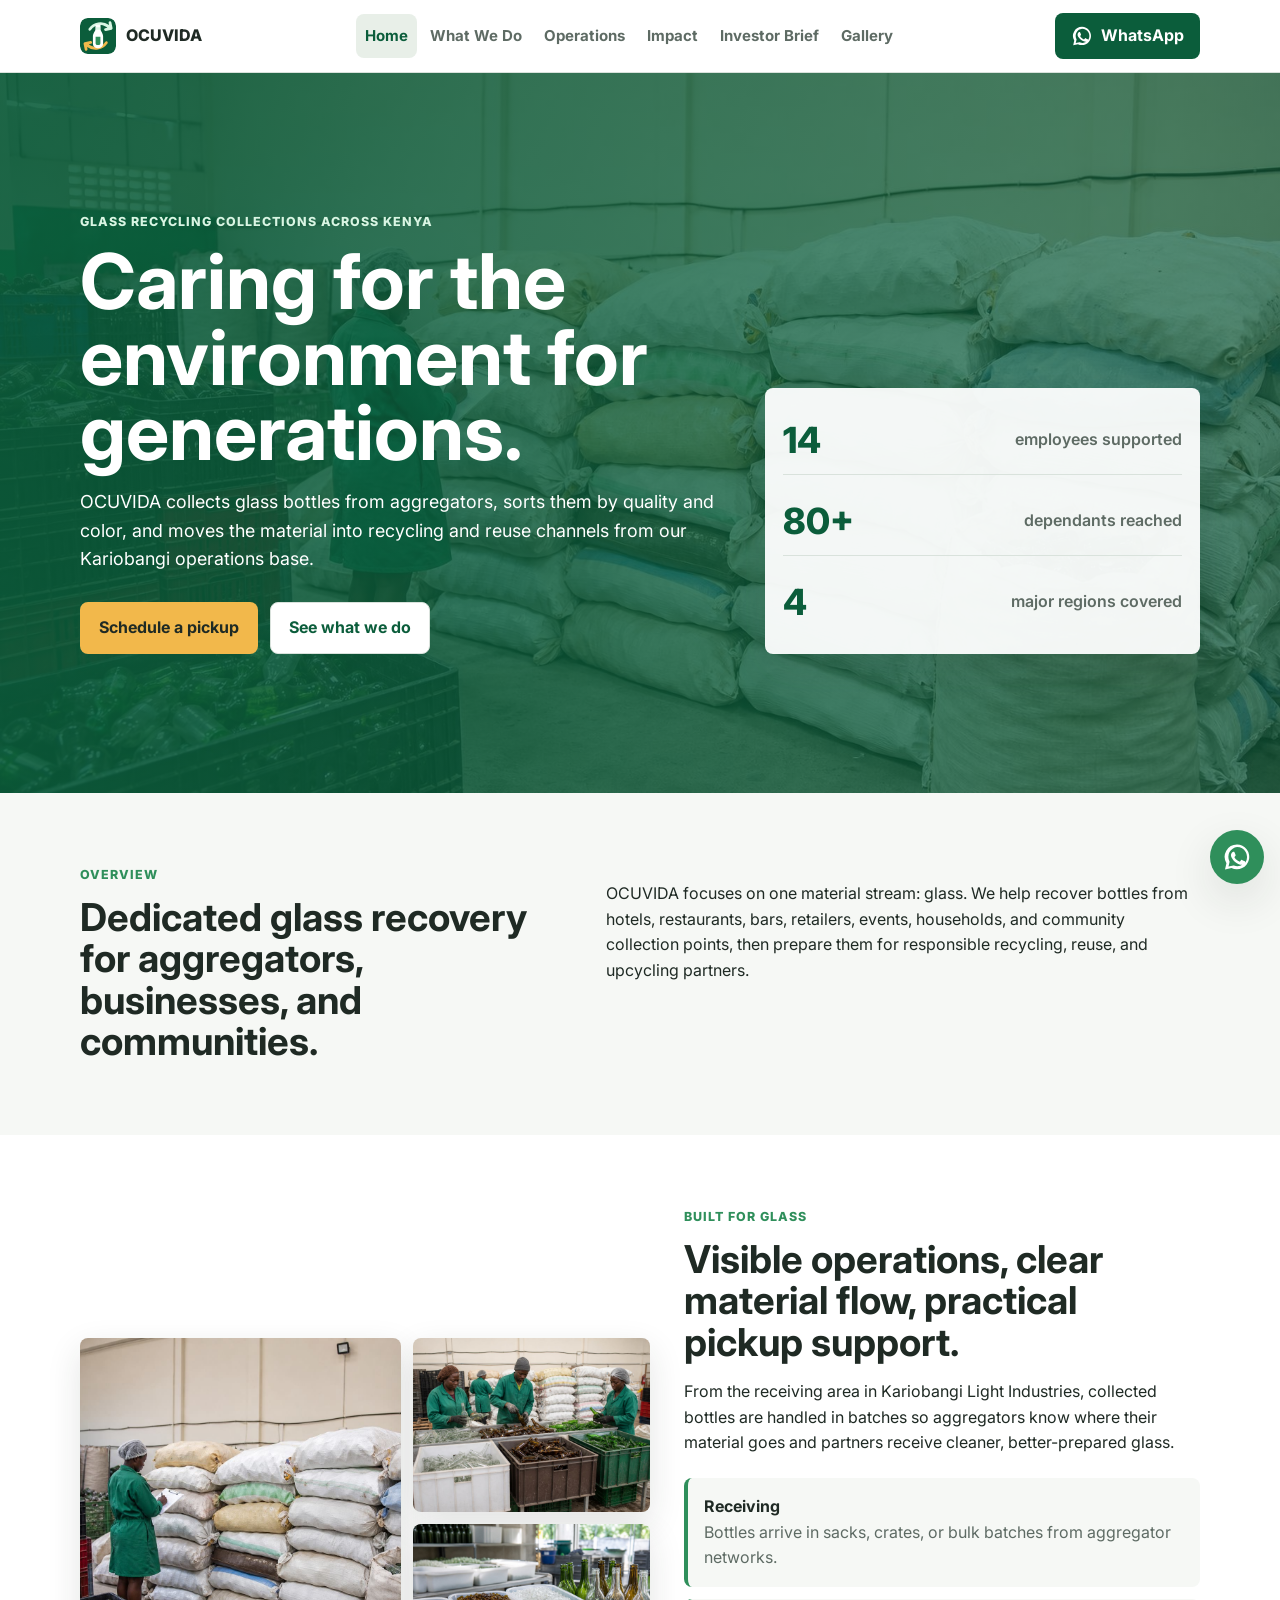
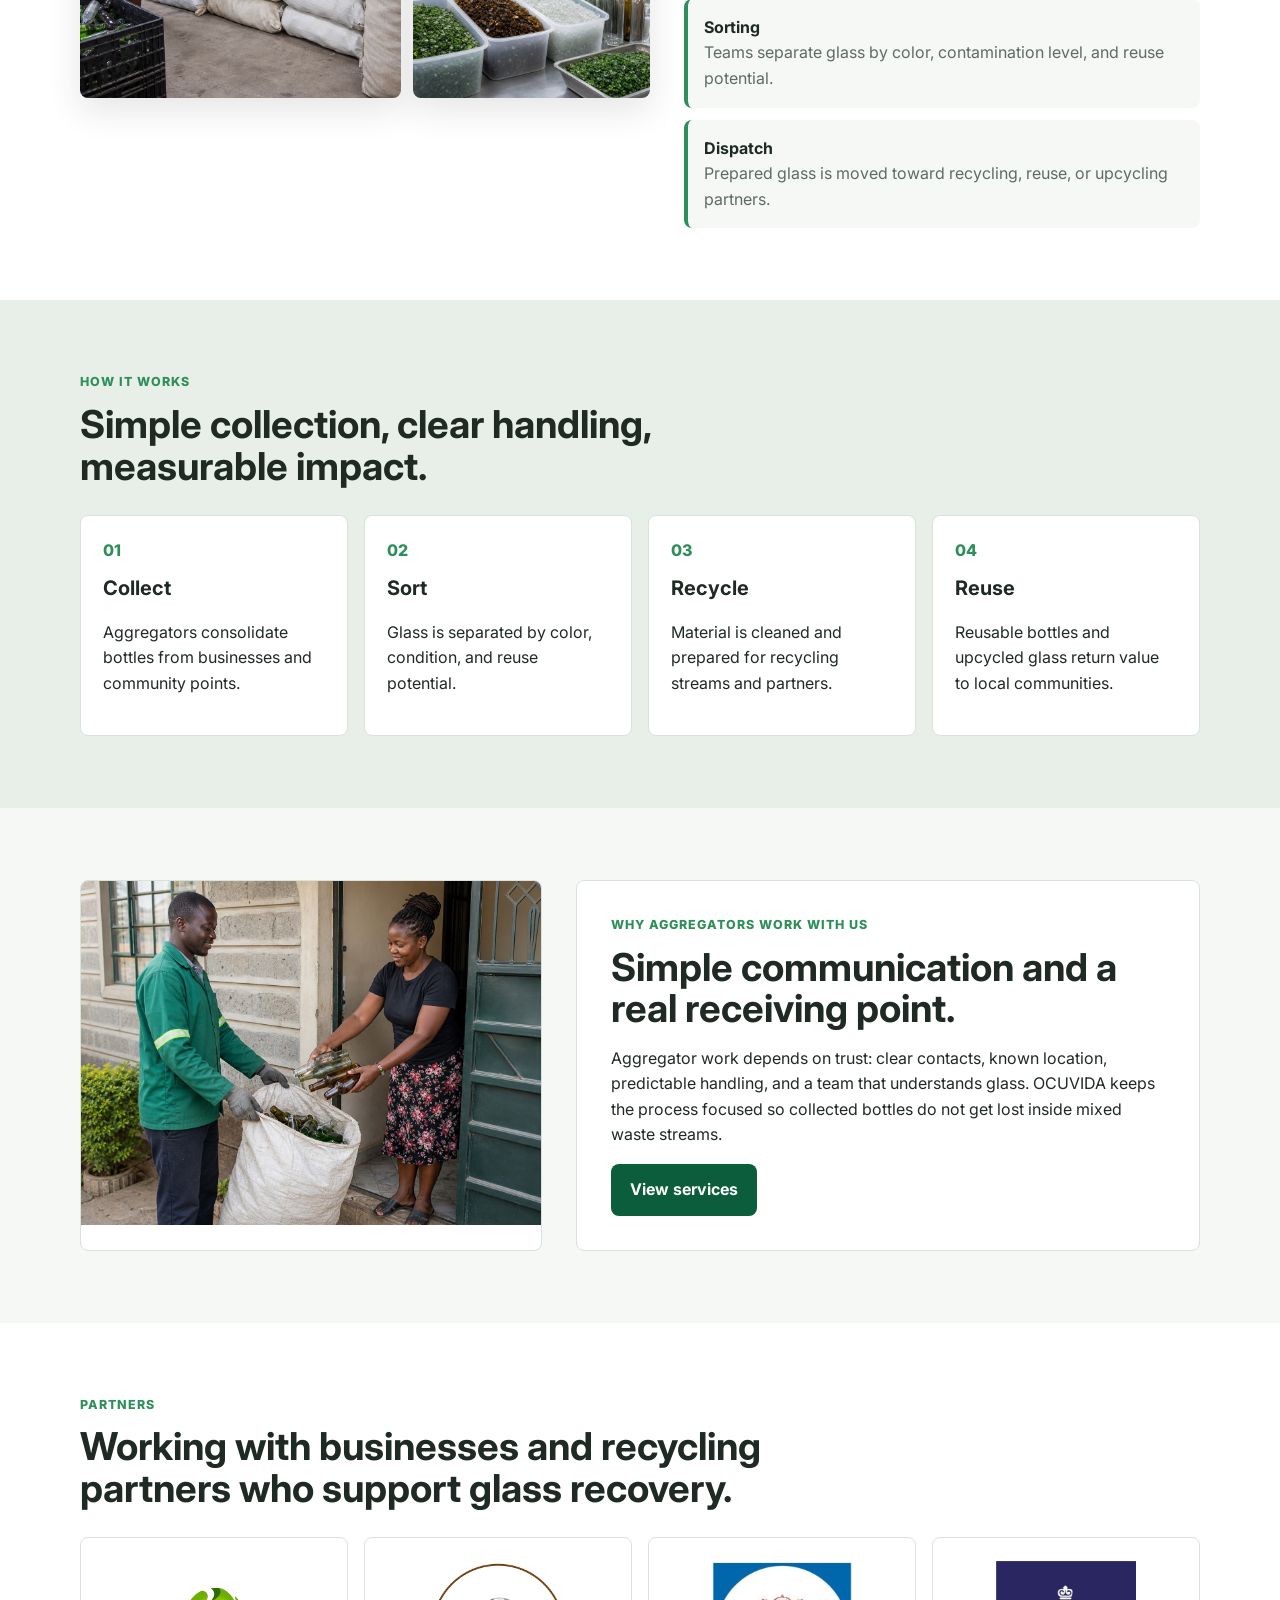
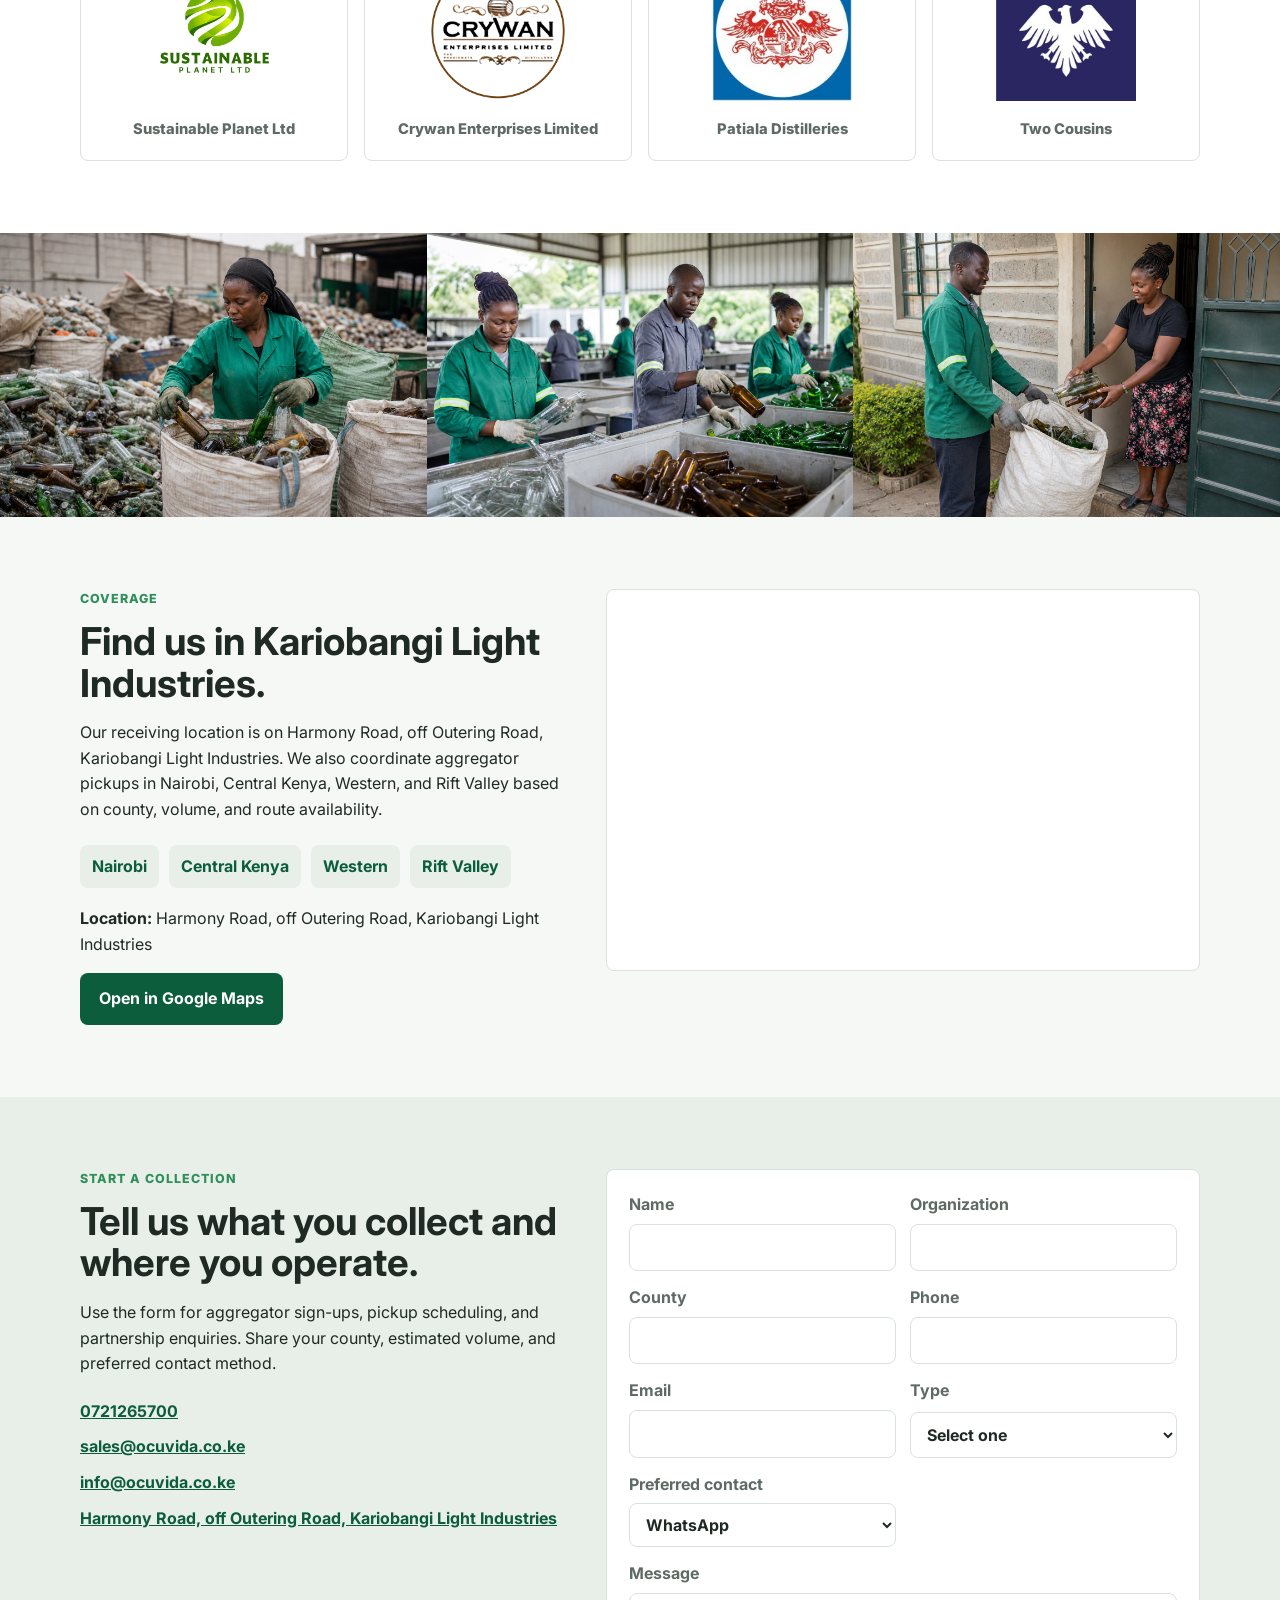
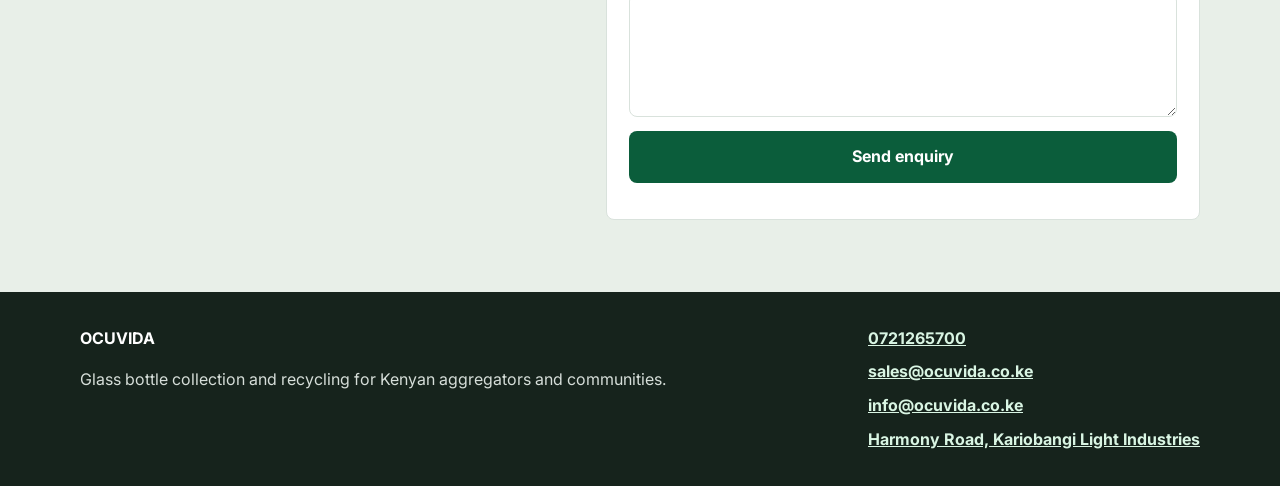
==== commit 1a4da884: "Add partner logos section" ====
--- a/index.html
+++ b/index.html
@@ -138,6 +138,33 @@
       </div>
     </section>
 
+    <section class="section partners-section">
+      <div class="container">
+        <div class="section-head">
+          <p class="eyebrow">Partners</p>
+          <h2>Working with businesses and recycling partners who support glass recovery.</h2>
+        </div>
+        <div class="partner-grid" aria-label="OCUVIDA partner logos">
+          <article class="partner-logo">
+            <img src="assets/partners/sustainable-planet.png" alt="Sustainable Planet Ltd logo" loading="lazy">
+            <span>Sustainable Planet Ltd</span>
+          </article>
+          <article class="partner-logo">
+            <img src="assets/partners/crywan-enterprises.png" alt="Crywan Enterprises Limited logo" loading="lazy">
+            <span>Crywan Enterprises Limited</span>
+          </article>
+          <article class="partner-logo">
+            <img src="assets/partners/patiala-distilleries.jfif" alt="Patiala Distilleries and Manufacturers Ltd logo" loading="lazy">
+            <span>Patiala Distilleries</span>
+          </article>
+          <article class="partner-logo">
+            <img src="assets/partners/two-cousins.jpg" alt="Two Cousins logo" loading="lazy">
+            <span>Two Cousins</span>
+          </article>
+        </div>
+      </div>
+    </section>
+
     <section class="image-band" aria-label="Glass recycling operations preview">
       <img src="assets/images/dumpsite-glass-collector.jpg" alt="Woman collector packing recovered glass bottles into a sack" loading="lazy" width="1280" height="853">
       <img src="assets/images/sorting-operations.jpg" alt="Glass bottles being sorted in a recycling operation" loading="lazy" width="1280" height="853">
--- a/assets/styles.css
+++ b/assets/styles.css
@@ -389,6 +389,44 @@
 
 .image-band img {
   min-height: 280px;
+}
+
+.partners-section {
+  background: var(--color-surface);
+}
+
+.partner-grid {
+  display: grid;
+  grid-template-columns: repeat(4, minmax(0, 1fr));
+  gap: 16px;
+}
+
+.partner-logo {
+  display: grid;
+  grid-template-rows: 150px auto;
+  gap: 12px;
+  align-items: center;
+  justify-items: center;
+  padding: 18px;
+  border: 1px solid var(--color-border);
+  border-radius: var(--radius);
+  background: #fff;
+  min-width: 0;
+}
+
+.partner-logo img {
+  max-width: 100%;
+  max-height: 140px;
+  width: auto;
+  height: auto;
+  object-fit: contain;
+}
+
+.partner-logo span {
+  color: var(--color-subtle);
+  font-weight: 800;
+  text-align: center;
+  font-size: 0.92rem;
 }
 
 .visual-hero {
@@ -972,7 +1010,8 @@
   .investor-grid,
   .investor-hero-grid,
   .thesis-grid,
-  .ask-panel {
+  .ask-panel,
+  .partner-grid {
     grid-template-columns: 1fr;
   }
 
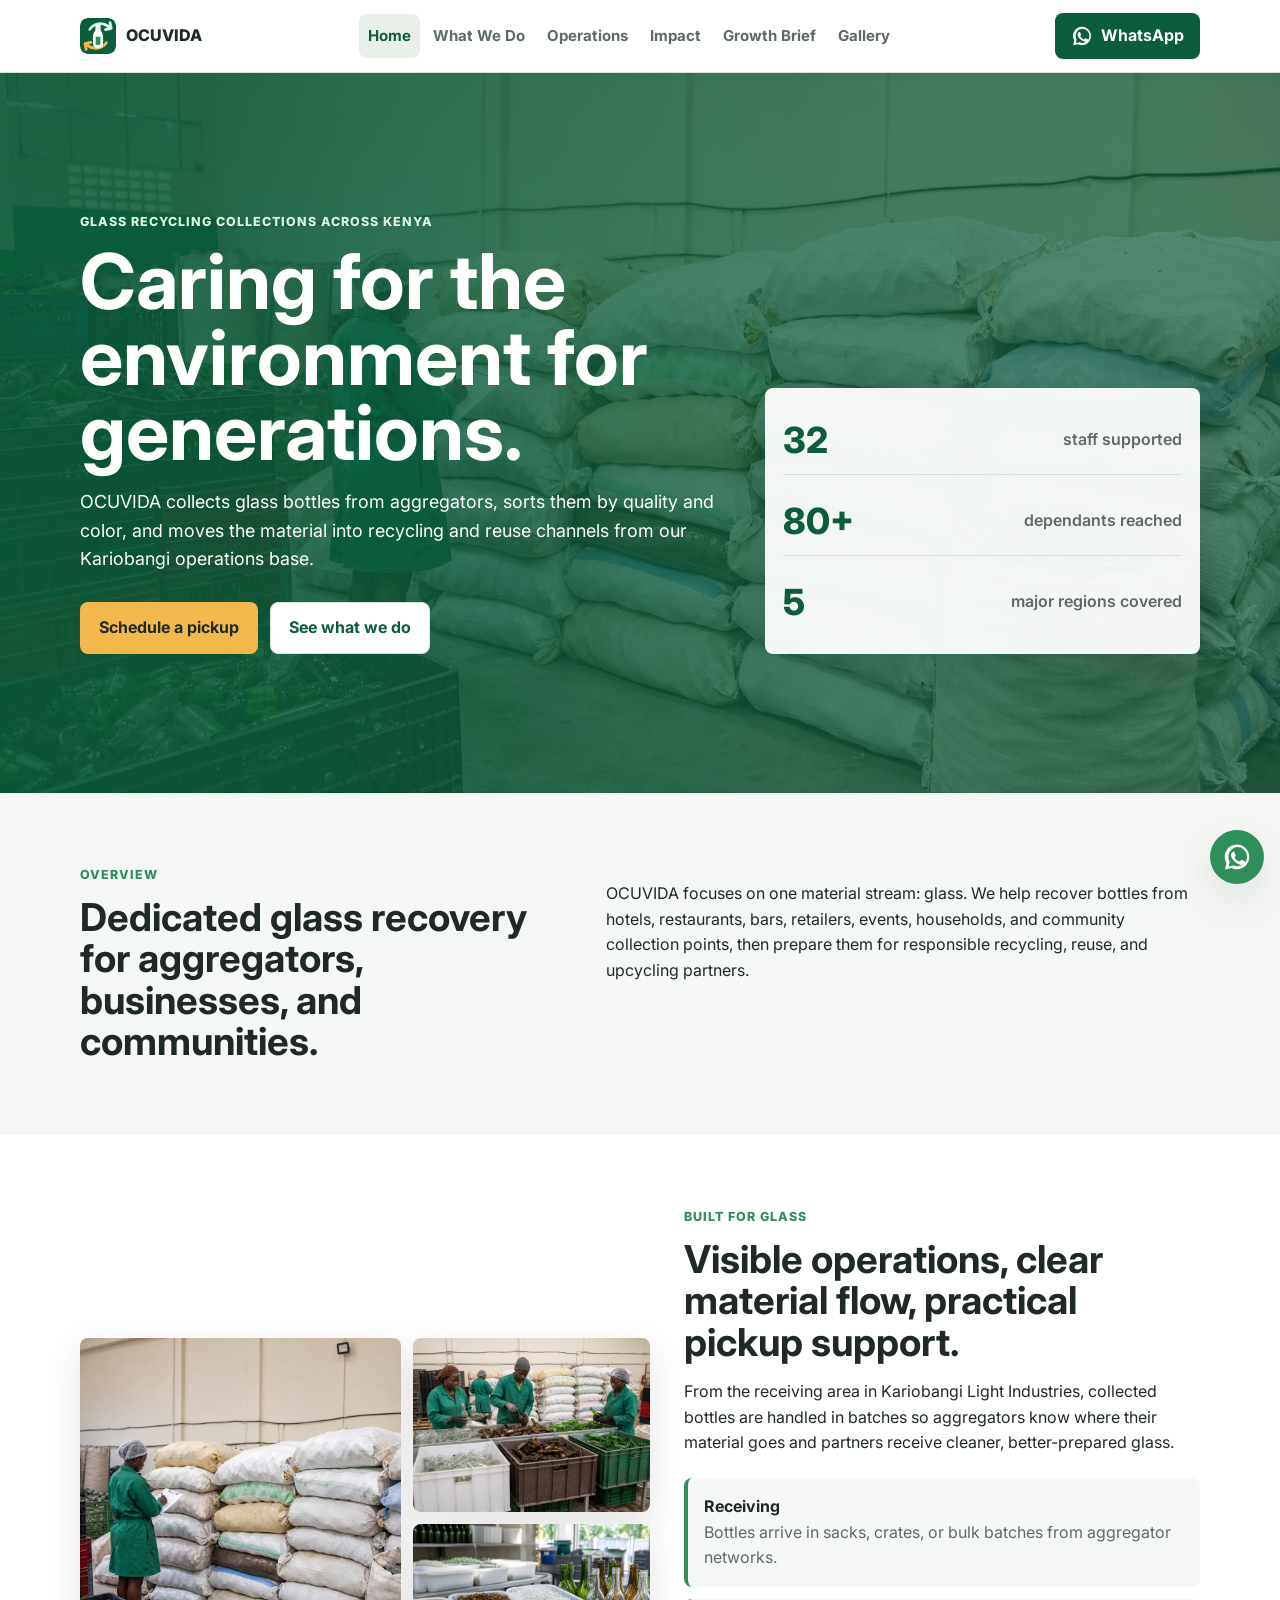
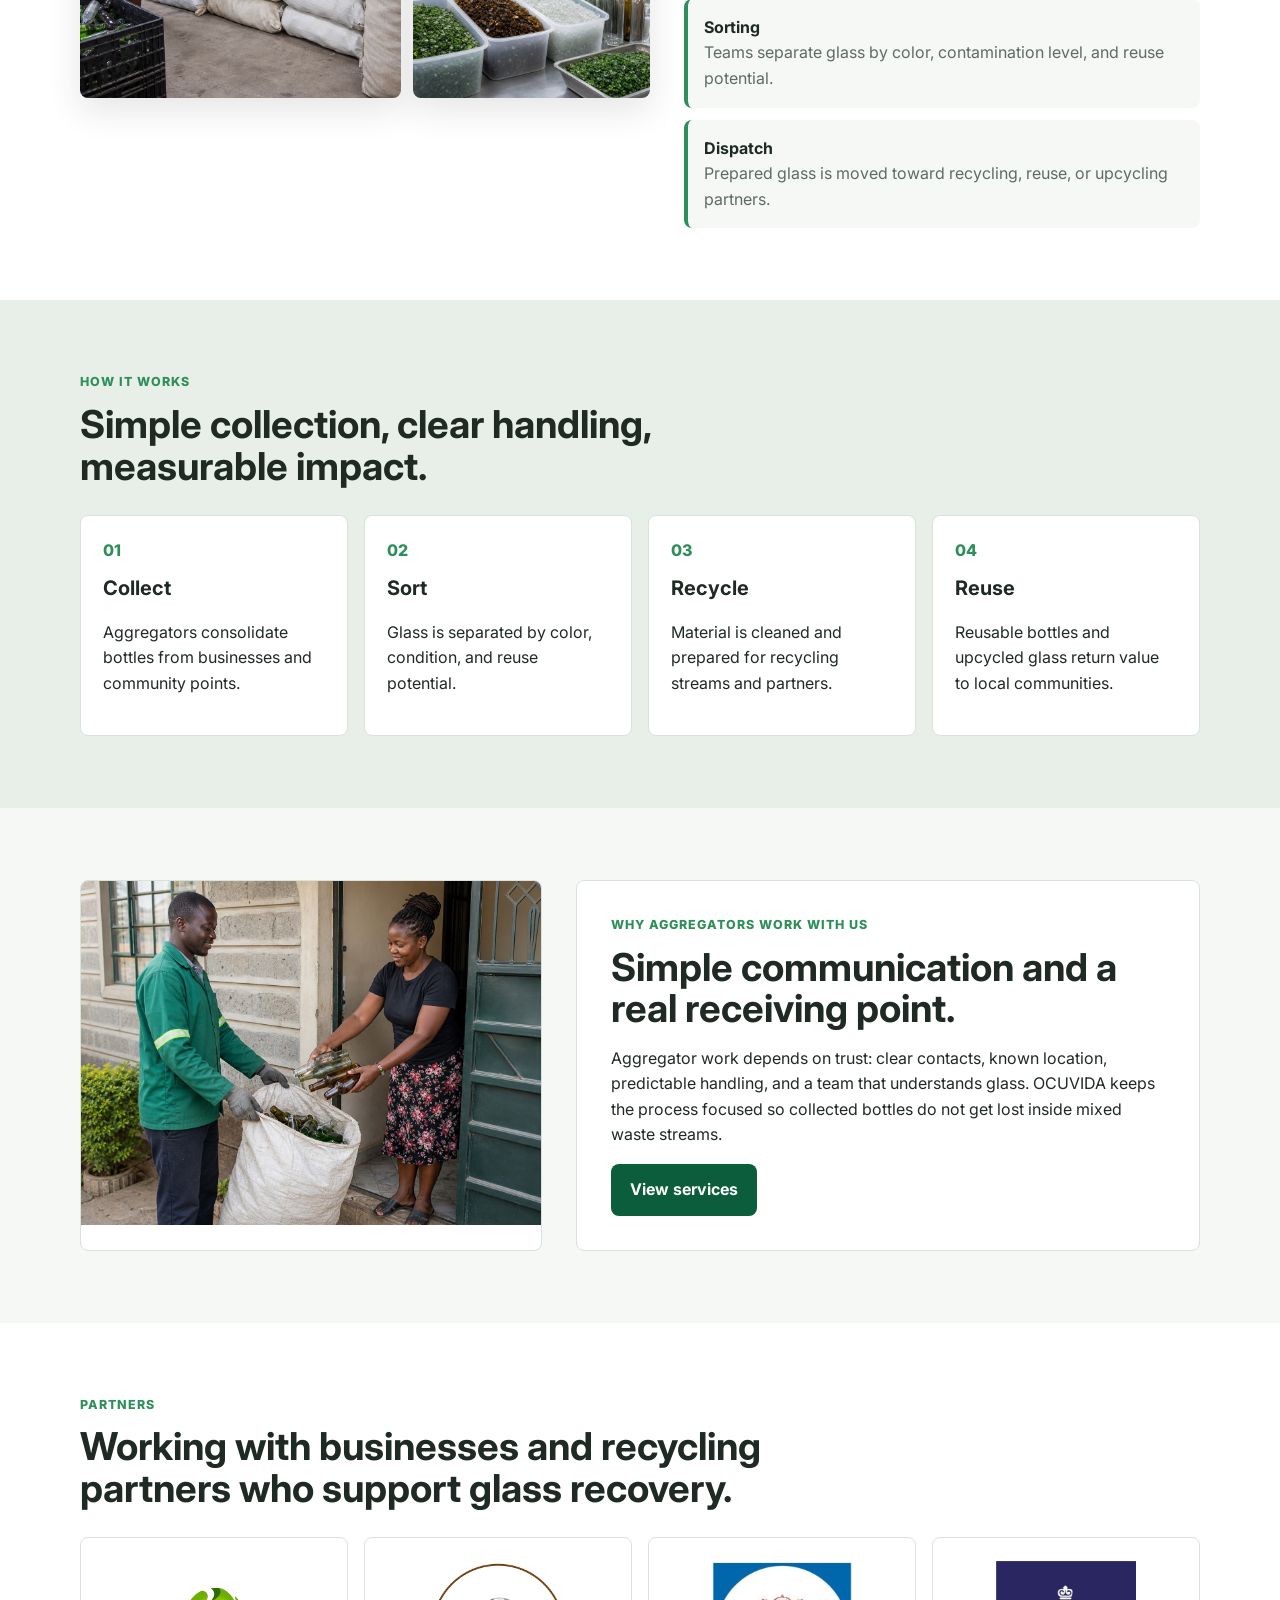
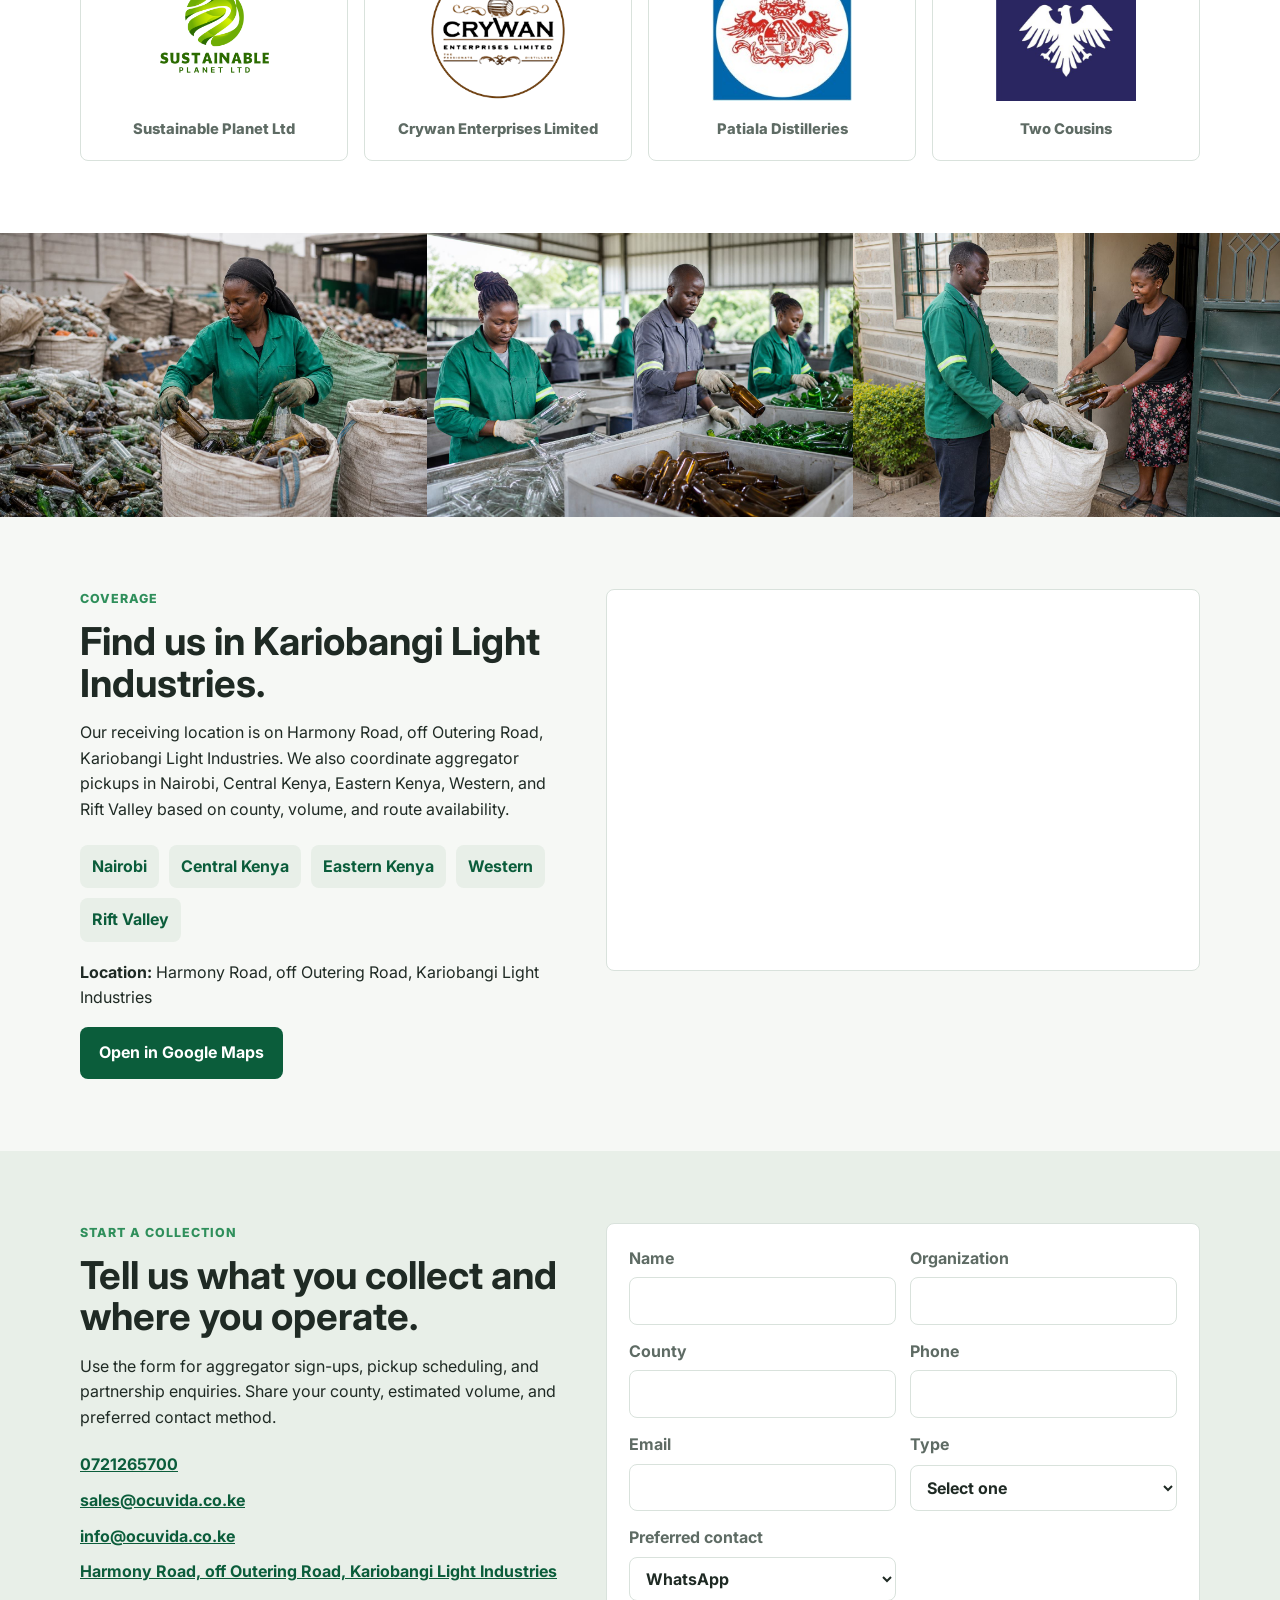
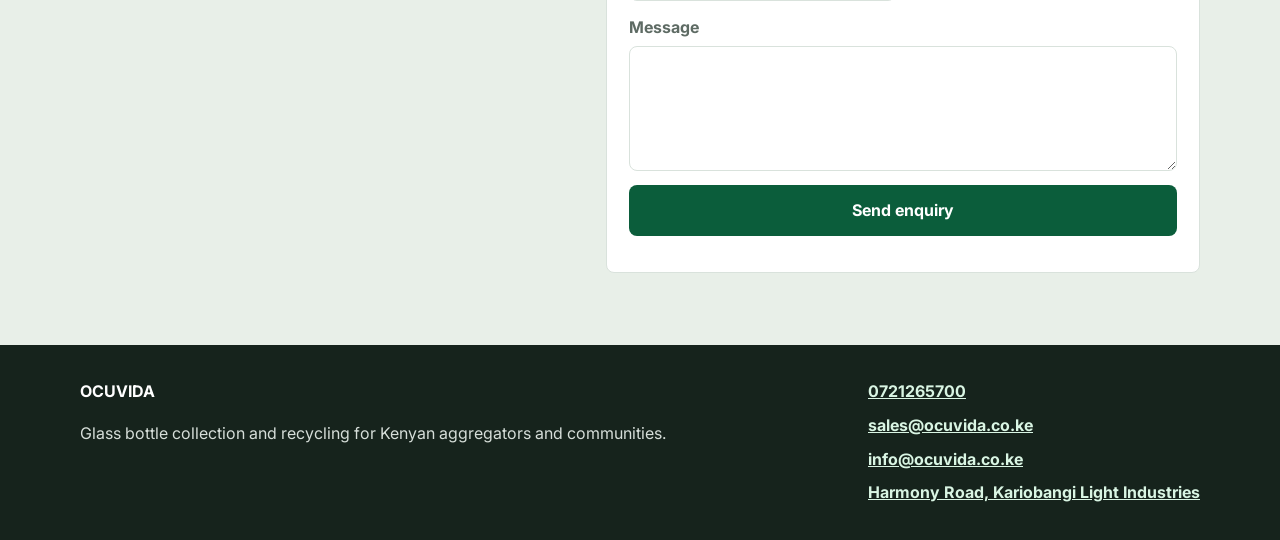
==== commit ceb7305f: "Update staff regions and growth brief copy" ====
--- a/index.html
+++ b/index.html
@@ -4,7 +4,7 @@
   <meta charset="utf-8">
   <meta name="viewport" content="width=device-width, initial-scale=1">
   <title>OCUVIDA | Glass Bottle Recycling in Kenya</title>
-  <meta name="description" content="OCUVIDA collects, sorts, and recycles glass bottles from aggregators across Nairobi, Central Kenya, Western, and Rift Valley regions.">
+  <meta name="description" content="OCUVIDA collects, sorts, and recycles glass bottles from aggregators across Nairobi, Central Kenya, Eastern Kenya, Western, and Rift Valley regions.">
   <link rel="preconnect" href="https://fonts.googleapis.com">
   <link rel="preconnect" href="https://fonts.gstatic.com" crossorigin>
   <link href="https://fonts.googleapis.com/css2?family=Inter:wght@400;500;600;700;800&display=swap" rel="stylesheet">
@@ -24,7 +24,7 @@
         <a href="what-we-do.html">What We Do</a>
         <a href="operations.html">Operations</a>
         <a href="impact.html">Impact</a>
-        <a href="investor-brief.html">Investor Brief</a>
+        <a href="investor-brief.html">Growth Brief</a>
         <a href="gallery.html">Gallery</a>
       </div>
       <a class="nav-cta whatsapp-button" href="https://wa.me/254721265700" aria-label="Contact OCUVIDA on WhatsApp">
@@ -48,15 +48,15 @@
         </div>
         <div class="hero-panel" aria-label="OCUVIDA impact snapshot">
           <div>
-            <span class="metric">14</span>
-            <span class="metric-label">employees supported</span>
+            <span class="metric">32</span>
+            <span class="metric-label">staff supported</span>
           </div>
           <div>
             <span class="metric">80+</span>
             <span class="metric-label">dependants reached</span>
           </div>
           <div>
-            <span class="metric">4</span>
+            <span class="metric">5</span>
             <span class="metric-label">major regions covered</span>
           </div>
         </div>
@@ -176,10 +176,11 @@
         <div>
           <p class="eyebrow">Coverage</p>
           <h2>Find us in Kariobangi Light Industries.</h2>
-          <p>Our receiving location is on Harmony Road, off Outering Road, Kariobangi Light Industries. We also coordinate aggregator pickups in Nairobi, Central Kenya, Western, and Rift Valley based on county, volume, and route availability.</p>
+          <p>Our receiving location is on Harmony Road, off Outering Road, Kariobangi Light Industries. We also coordinate aggregator pickups in Nairobi, Central Kenya, Eastern Kenya, Western, and Rift Valley based on county, volume, and route availability.</p>
           <div class="tag-list" aria-label="Service regions">
             <span>Nairobi</span>
             <span>Central Kenya</span>
+            <span>Eastern Kenya</span>
             <span>Western</span>
             <span>Rift Valley</span>
           </div>
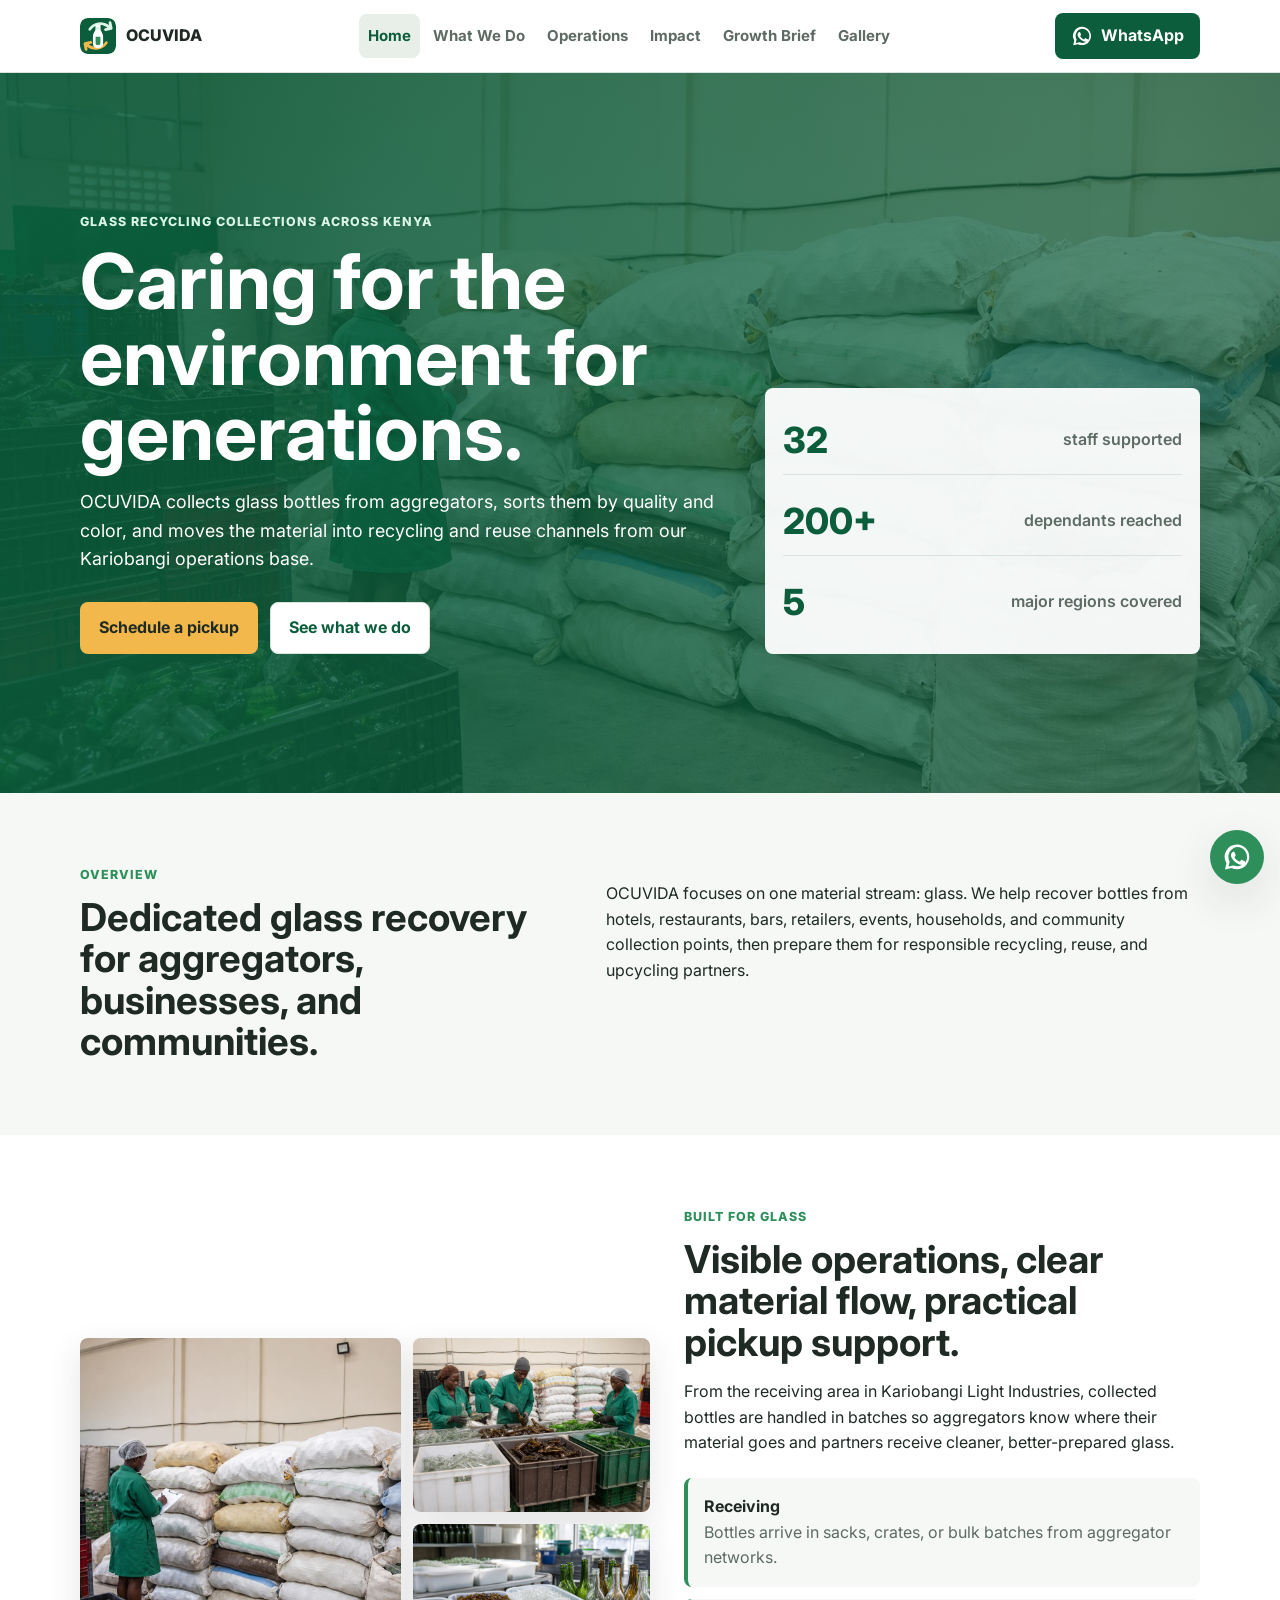
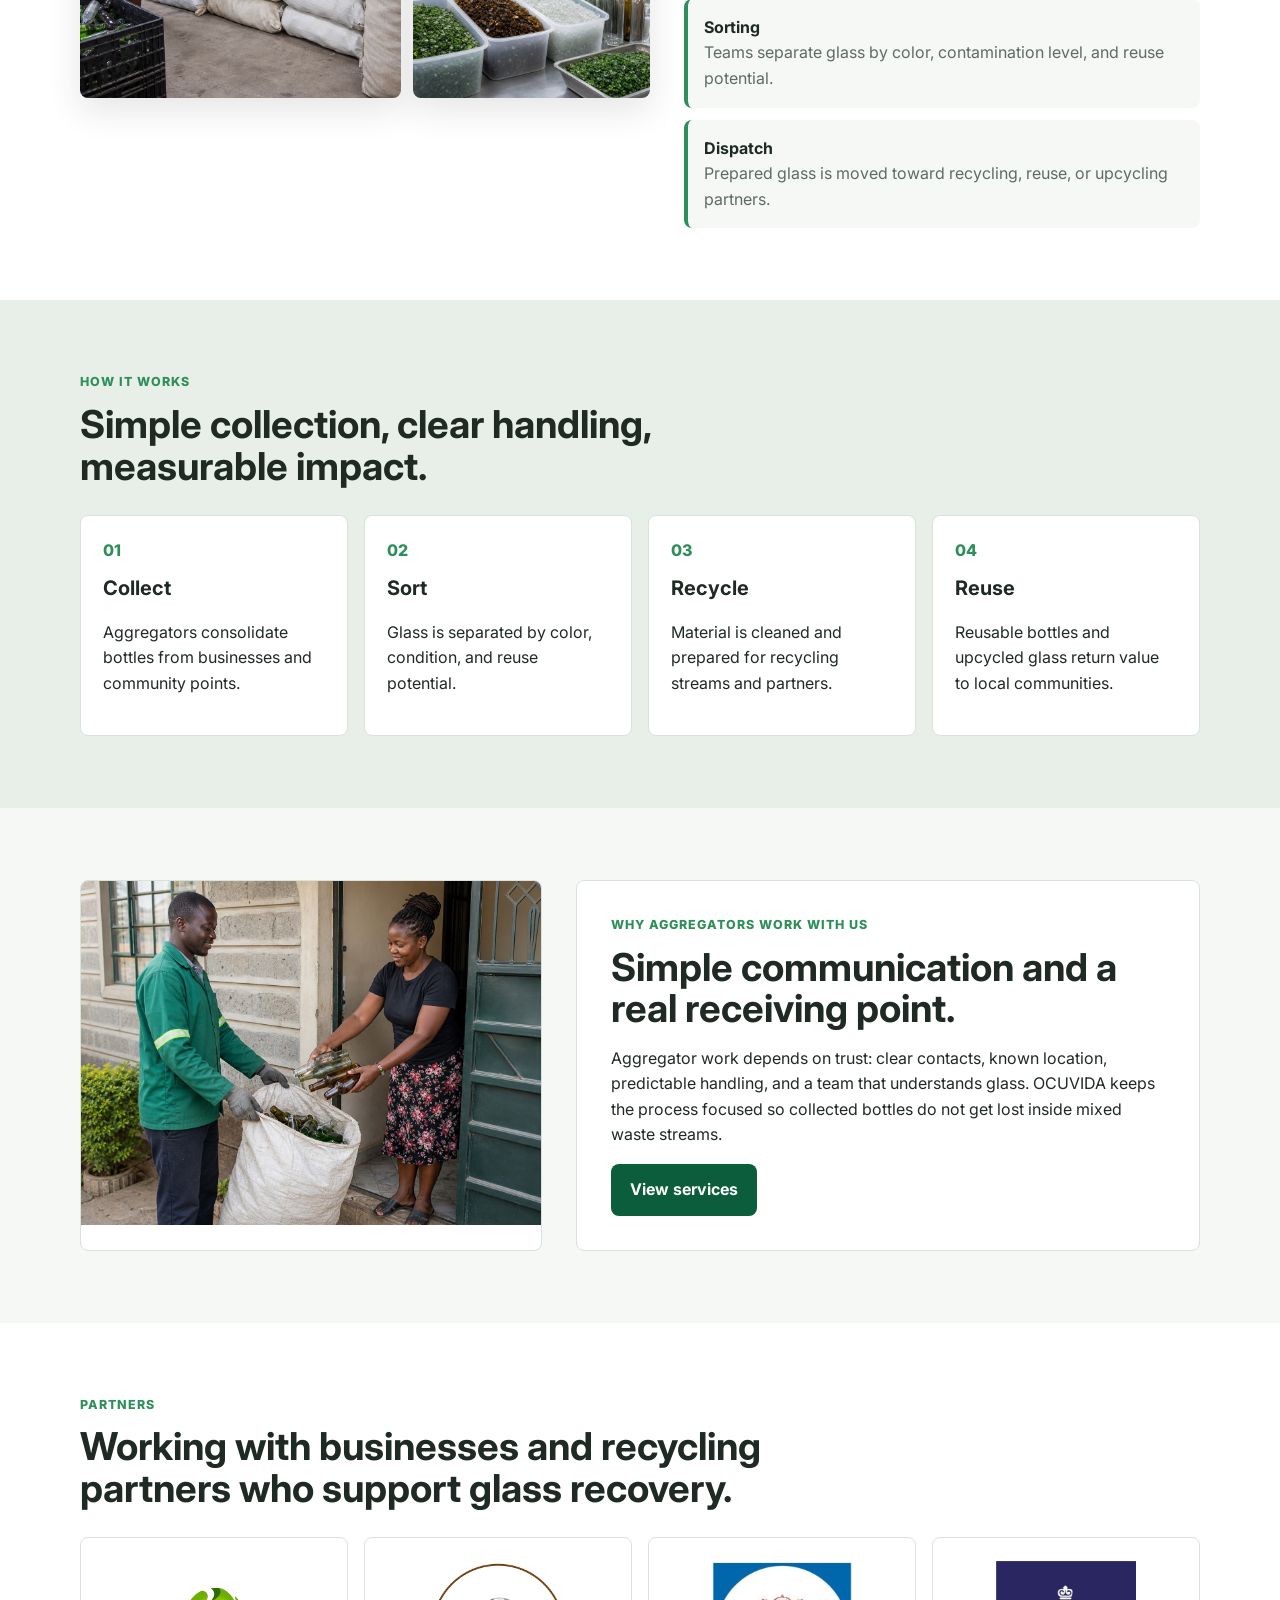
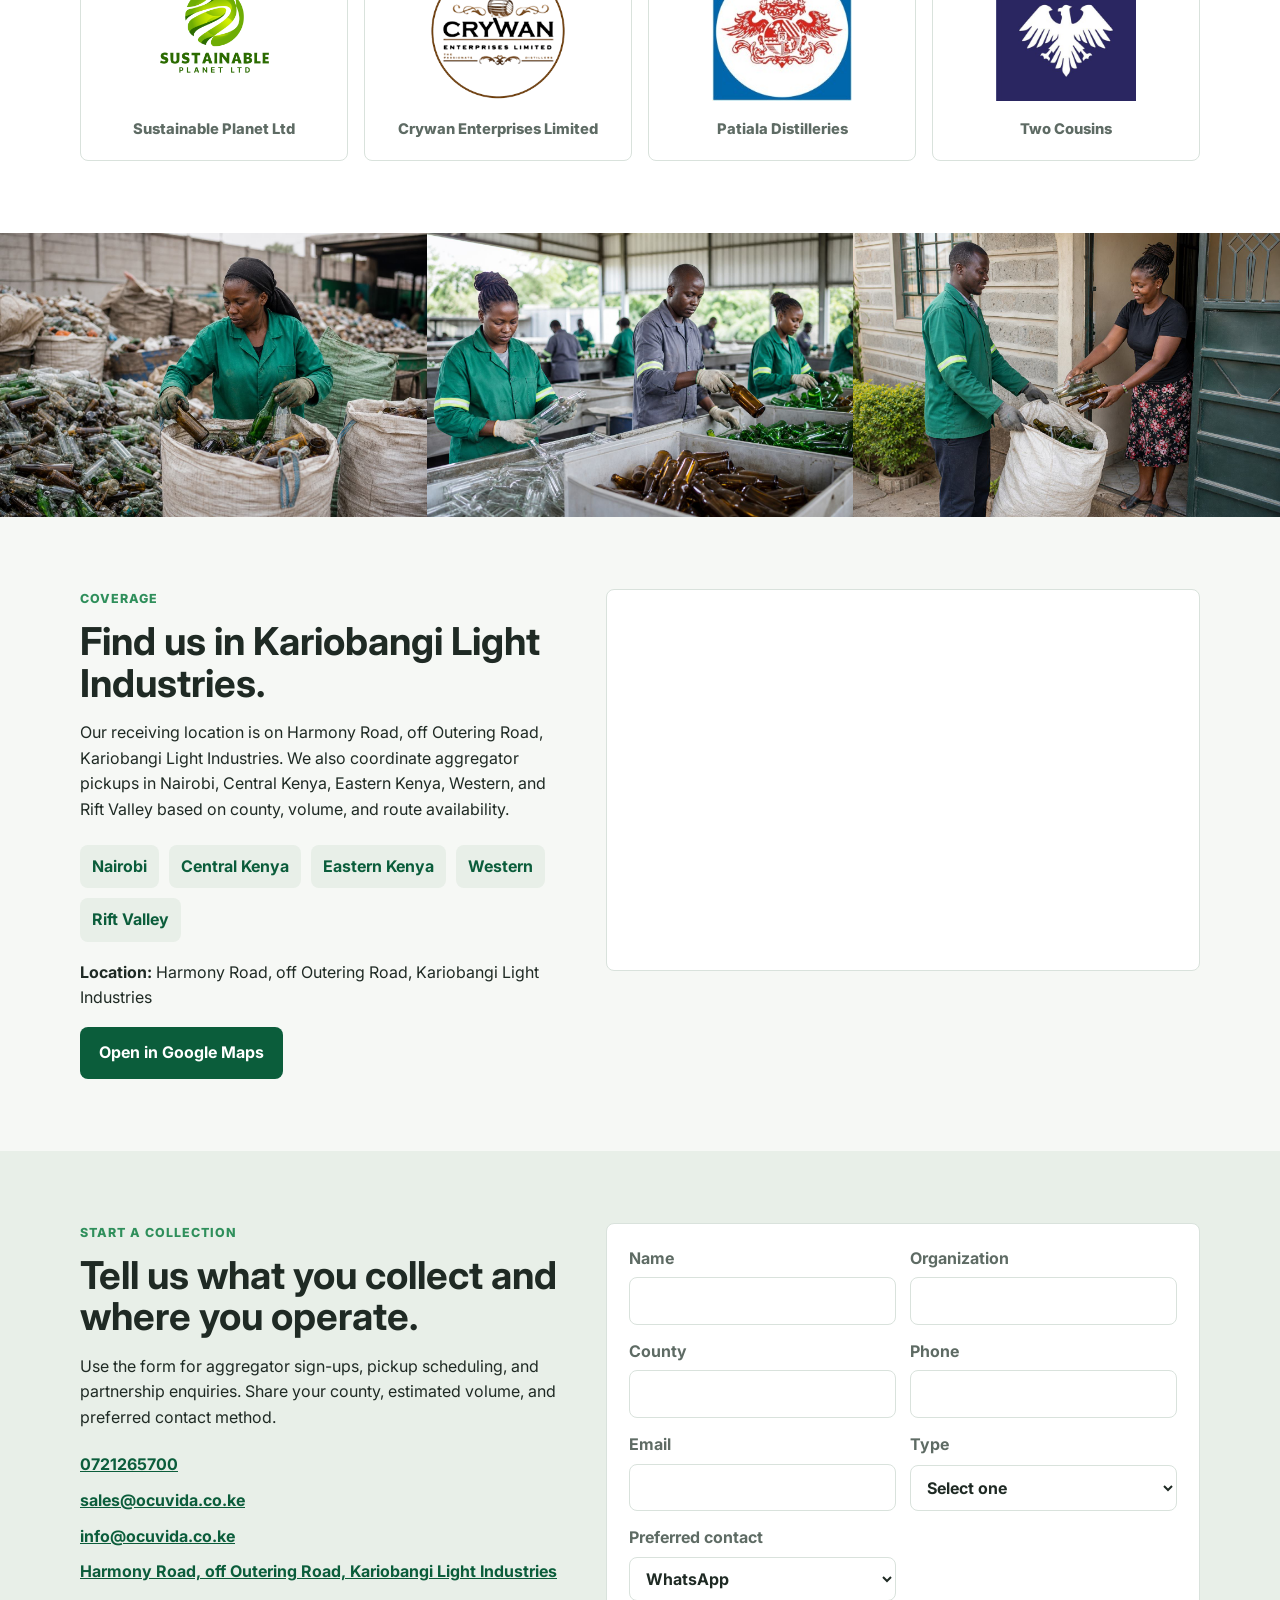
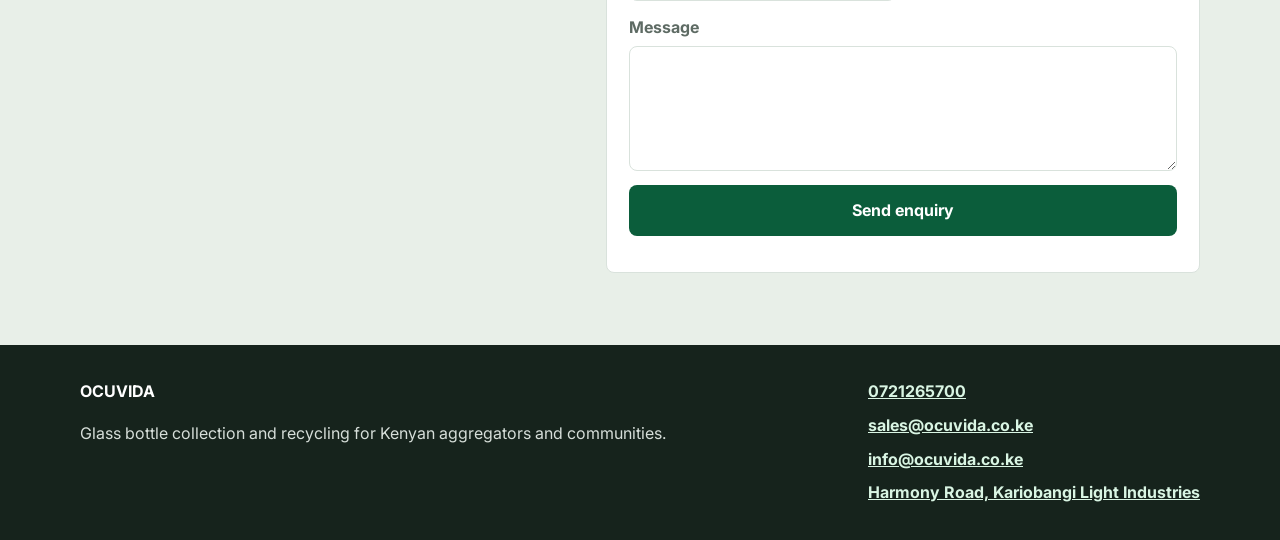
==== commit 2a4cb3a4: "Update dependants metric" ====
--- a/index.html
+++ b/index.html
@@ -52,7 +52,7 @@
             <span class="metric-label">staff supported</span>
           </div>
           <div>
-            <span class="metric">80+</span>
+            <span class="metric">200+</span>
             <span class="metric-label">dependants reached</span>
           </div>
           <div>
